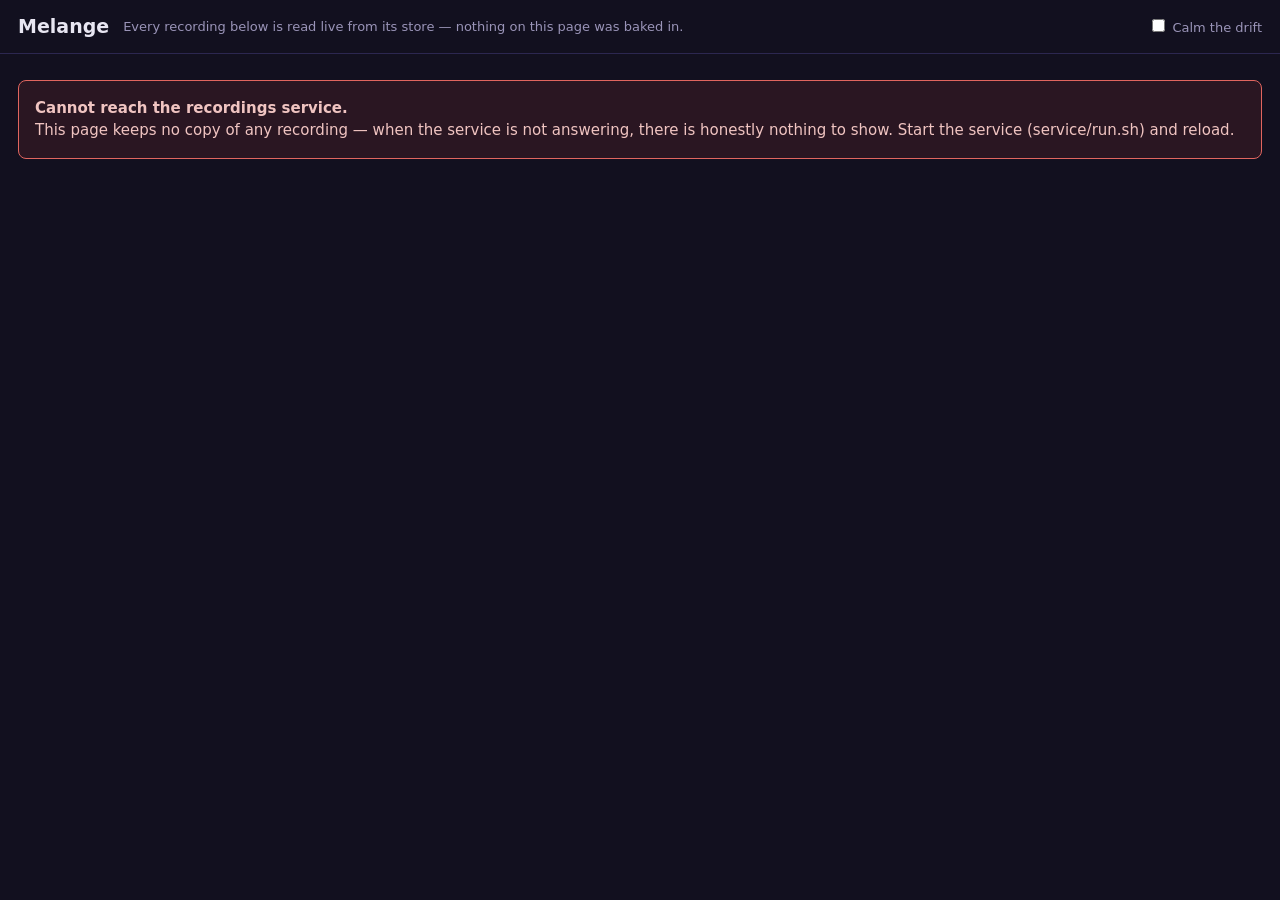
==== service/static/index.html @ 25afc3a4 "Melange unified tree at 3003858: engine, bridge, service, sandbox, tests, docs" ====
<!DOCTYPE html>
<html lang="en">
<head>
<meta charset="utf-8">
<title>Melange — recordings, live from the store</title>
<style>
  :root { --bg:#12101f; --panel:#1b1830; --ink:#e8e6f2; --dim:#9a94b8;
          --spice:#ffb347; --acc:#57c7b8; --bad:#e0655f; --line:#2c2750; }
  * { box-sizing:border-box; }
  body { margin:0; background:var(--bg); color:var(--ink);
         font:15px/1.5 "Segoe UI", system-ui, sans-serif; }
  header { display:flex; align-items:center; gap:14px; padding:12px 18px;
           border-bottom:1px solid var(--line); }
  header h1 { font-size:19px; margin:0; font-weight:600; }
  header .sub { color:var(--dim); font-size:13px; }
  .calm { margin-left:auto; color:var(--dim); font-size:13px; cursor:pointer; user-select:none; }
  .calm input { accent-color:var(--spice); }
  #unreachable { margin:26px 18px; padding:16px; border:1px solid var(--bad);
                 border-radius:8px; color:#f0c4c1; background:#2a1622; }
  #volume-wrap { padding:10px 18px 4px; border-bottom:1px solid var(--line); }
  #vol-canvas { width:100%; height:190px; display:block; }
  #vol-pov { color:var(--dim); font-size:13px; margin-top:2px; }
  .vol-legend { border-top:1px solid #241f3a; margin-top:8px; padding-top:8px;
                font-size:12.5px; color:#c9cede; }
  .vol-legend b { color:var(--spice); font-weight:600; }
  #vol-strands { display:flex; flex-wrap:wrap; gap:6px 18px; padding:8px 0 10px;
                 font-size:12.5px; color:var(--dim); }
  .dotp { display:inline-block; width:9px; height:9px; border-radius:50%; margin-right:6px; }
  nav#tabs { display:flex; gap:8px; padding:12px 18px 0; flex-wrap:wrap; }
  nav#tabs button, #versions button { background:var(--panel); color:var(--ink);
    border:1px solid var(--line); border-radius:16px; padding:5px 13px; cursor:pointer; font-size:13.5px; }
  nav#tabs button.on, #versions button.on { border-color:var(--spice); color:var(--spice); }
  #versions { display:flex; gap:8px; padding:10px 18px 0; flex-wrap:wrap; }
  main { padding:12px 18px 30px; }
  #bar { display:flex; gap:10px; align-items:center; flex-wrap:wrap; margin-bottom:10px; }
  .chip { border:1px solid var(--line); border-radius:12px; padding:2px 10px; font-size:12.5px; color:var(--dim); }
  .chip.seal-ok { color:#0e2a1e; background:#7fd79a; border-color:#7fd79a; font-weight:600; }
  .chip.seal-bad { color:#fff; background:var(--bad); border-color:var(--bad); font-weight:600; }
  #viewer { background:#000; border:1px solid var(--line); border-radius:8px;
            min-height:200px; display:flex; align-items:center; justify-content:center; overflow:auto; }
  #viewer img { max-width:100%; display:block; }
  #viewer pre { margin:0; padding:14px; font:13px/1.45 Consolas, monospace; color:#d7f5d0;
                width:100%; white-space:pre-wrap; }
  #viewer table { border-collapse:collapse; margin:14px; font-size:14px; }
  #viewer td, #viewer th { border:1px solid var(--line); padding:5px 12px; text-align:left; }
  #viewer td.val { text-align:right; font-variant-numeric:tabular-nums; color:var(--spice); }
  #caption { color:var(--dim); font-size:13.5px; margin:8px 2px 0; min-height:20px; }
  #transport { display:flex; gap:8px; align-items:center; margin-top:10px; flex-wrap:wrap; }
  #transport button { background:var(--panel); color:var(--ink); border:1px solid var(--line);
    border-radius:6px; padding:6px 12px; cursor:pointer; font-size:14px; }
  #transport button:disabled { opacity:.45; cursor:default; }
  #scrub { flex:1; min-width:140px; accent-color:var(--spice); }
  #readout { font-variant-numeric:tabular-nums; color:var(--ink); min-width:110px; }
  .panels { display:grid; grid-template-columns:repeat(auto-fit,minmax(260px,1fr)); gap:12px; margin-top:16px; }
  .panel { background:var(--panel); border:1px solid var(--line); border-radius:8px; padding:12px 14px; }
  .panel h3 { margin:0 0 8px; font-size:14px; color:var(--spice); font-weight:600; }
  .panel p, .panel li { font-size:13.5px; color:var(--ink); }
  .panel ul { margin:6px 0; padding-left:18px; }
  .panel input[type=text], .panel input[type=number], .panel select, .panel textarea {
    background:#12101f; color:var(--ink); border:1px solid var(--line); border-radius:5px;
    padding:5px 8px; font-size:13.5px; width:100%; margin:4px 0; }
  .panel button { background:#2c2750; color:var(--ink); border:1px solid var(--line);
    border-radius:6px; padding:6px 12px; cursor:pointer; font-size:13.5px; margin-top:6px; }
  .panel button:disabled { opacity:.45; cursor:default; }
  .refusal, #refusal { color:#f0c4c1; font-size:13.5px; margin-top:8px; white-space:pre-wrap; }
  .ok-note { color:#7fd79a; font-size:13.5px; margin-top:8px; white-space:pre-wrap; }
  .locked-why { color:var(--dim); font-size:12.5px; margin-top:6px; }
</style>
</head>
<body>
<header>
  <h1>Melange</h1>
  <span class="sub">Every recording below is read live from its store — nothing on this page was baked in.</span>
  <label class="calm"><input type="checkbox" id="calm"> Calm the drift</label>
</header>

<div id="unreachable" hidden>
  <b>Cannot reach the recordings service.</b><br>
  This page keeps no copy of any recording — when the service is not
  answering, there is honestly nothing to show. Start the service
  (service/run.sh) and reload.
</div>

<section id="volume-wrap" hidden>
  <canvas id="vol-canvas" width="1100" height="190"></canvas>
  <div id="vol-pov"></div>
  <div class="vol-legend" id="vol-legend"></div>
  <div id="vol-strands"></div>
</section>

<nav id="tabs"></nav>
<div id="versions"></div>

<main id="surface" hidden>
  <div id="bar">
    <span class="chip" id="seal"></span>
    <span class="chip" id="kind-badge"></span>
    <span class="chip" id="fork-badge" hidden></span>
  </div>
  <div id="viewer"></div>
  <div id="caption"></div>
  <div id="transport">
    <button id="btn-first" title="First step">⏮</button>
    <button id="btn-back" title="Step back">‹ Step</button>
    <button id="btn-play">▶ Play</button>
    <button id="btn-fwd" title="Step forward">Step ›</button>
    <input type="range" id="scrub" min="1" value="1">
    <span id="readout">Step – of –</span>
    <select id="speed"><option value="1">1×</option><option value="2">2×</option><option value="4">4×</option></select>
  </div>

  <div class="panels">
    <div class="panel" id="panel-notes">
      <h3>Notes</h3>
      <ul id="notes-list"></ul>
      <textarea id="note-text" rows="2" placeholder="Write a note on this step — it is saved into the recording itself"></textarea>
      <button id="btn-note">Save note at this step</button>
      <div class="locked-why" id="note-lock" hidden></div>
    </div>

    <div class="panel" id="panel-fork">
      <h3>Try it differently from here</h3>
      <input type="text" id="fork-note" placeholder="New instruction at this step">
      <button id="btn-fork">Start a What-if from this step</button>
      <div class="locked-why" id="fork-lock" hidden></div>
      <div id="refusal"></div>
    </div>

    <div class="panel" id="panel-clamp" hidden>
      <h3>Change this step (clamp)</h3>
      <label>Cell <select id="clamp-cell"></select></label>
      <label>New value <input type="number" id="clamp-value"></label>
      <button id="btn-clamp">Make the What-if</button>
      <div class="ok-note" id="clamp-ok"></div>
    </div>

    <div class="panel" id="panel-wf" hidden>
      <h3>Where did this come from?</h3>
      <label>Row <input type="number" id="wf-row" value="0" min="0"></label>
      <label>Column <input type="number" id="wf-col" value="0" min="0"></label>
      <button id="btn-wf">Ask</button>
      <p id="wf-out"></p>
    </div>

    <div class="panel" id="panel-rules">
      <h3>House rules</h3>
      <ul id="rules-list"></ul>
      <p id="rules-none" class="locked-why">No house rules are pinned on this version.</p>
    </div>
  </div>
</main>

<script>
'use strict';
const $ = s => document.querySelector(s);
const esc = s => String(s == null ? '' : s).replace(/[&<>"']/g,
  c => ({'&':'&amp;','<':'&lt;','>':'&gt;','"':'&quot;',"'":'&#39;'}[c]));
const KIND = { 'native': 'Full recording', 'structure': 'Outline recording',
               'screen-only': 'Video-only recording' };
const INPUT_CELLS = ['wages', 'withholding', 'other_income', 'threshold_limit'];

const state = { stores: [], storeId: null, branch: null, detail: null,
                step: 1, playing: false, timer: 0, speed: 1, calm: false,
                meta: [], cache: {} };

// =====================================================================
// The spice mapping — copied verbatim from the player v3 surface.
// One pure function turns what a recording kept (its fidelity) and a
// branch's checking state into how its strand looks: density,
// thickness, glow, grain. Nothing glows that the keeping does not
// support; nothing is steady until it re-executes and holds.
// =====================================================================
const FIDELITY_ORDER = { 'screen-only': 0, 'structure': 1, 'native': 2 };
function visualParams(fidelity, vstate) {
  const base = {
    'native':      { density: 1.00, thickness: 3.4, glow: 1.00, grain: 0.05, alpha: 0.96 },
    'structure':   { density: 0.55, thickness: 2.1, glow: 0.45, grain: 0.35, alpha: 0.78 },
    'screen-only': { density: 0.26, thickness: 1.1, glow: 0.14, grain: 0.85, alpha: 0.55 }
  }[fidelity] || { density: 0.26, thickness: 1.1, glow: 0.14, grain: 0.85, alpha: 0.55 };
  const check = {
    'verified':  { stability: 1.00, flicker: 0.00, alphaMul: 1.00, taper: 1.00 },
    'candidate': { stability: 0.45, flicker: 0.65, alphaMul: 0.80, taper: 0.80 },
    'failed':    { stability: 0.15, flicker: 0.25, alphaMul: 0.35, taper: 0.22 }
  }[vstate || 'verified'];
  return { density: base.density, thickness: base.thickness, glow: base.glow,
           grain: base.grain, alpha: base.alpha * check.alphaMul,
           stability: check.stability, flicker: check.flicker, taper: check.taper,
           order: FIDELITY_ORDER[fidelity] };
}
const STRAND_COLORS = ['#ffb347', '#57c7b8', '#8fa3c4', '#c9a7ff', '#aab4c8', '#e0a458'];

// ---------------- API ----------------
async function api(path, opts) {
  const r = await fetch(path, opts);
  let data = null;
  try { data = await r.json(); } catch (e) { /* frame bytes etc. */ }
  if (!r.ok) { const err = new Error((data && data.error) || ('HTTP ' + r.status));
               err.status = r.status; err.data = data; throw err; }
  return data;
}
const branchURL = (step) => '/api/store/' + encodeURIComponent(state.storeId) +
  '/branch/' + encodeURIComponent(state.branch) + (step || '');

// ---------------- boot ----------------
async function boot() {
  let stores;
  try { stores = await api('/api/stores'); }
  catch (e) { $('#unreachable').hidden = false; return; }
  state.stores = stores;
  $('#volume-wrap').hidden = false;
  renderLegend(); renderTabs();
  if (stores.length) {
    const first = stores[0];
    await selectStore(first.id, first.branches[0] && first.branches[0].name);
  }
}

function renderLegend() {
  $('#vol-legend').innerHTML =
    '<b>How to read the volume.</b> ' +
    'Thick and bright = the recording kept everything, and the other way was re-run and checked. ' +
    'Thin and grainy = only pictures of the screen were kept, so the strand is faint and speckled. ' +
    'Middle weight, steady blue-grey = the recording kept the parts of the screen, not the words. ' +
    'Shimmering = an idea that has not been re-run yet. ' +
    'Faded and thinning away = it was re-run and did not hold. ' +
    'The bright line that never flickers is the Golden Path — the work as it actually happened. ' +
    'Along the bottom is the shelf: other ways that were kept but not followed, drifting slowly. ' +
    'Nothing here glows brighter than what was kept and checked.';
}

function renderTabs() {
  $('#tabs').innerHTML = state.stores.map(s =>
    '<button data-store="' + esc(s.id) + '"' +
    (s.id === state.storeId ? ' class="on"' : '') + '>' + esc(s.label) + '</button>').join('');
  for (const b of $('#tabs').querySelectorAll('button'))
    b.onclick = () => { const st = state.stores.find(x => x.id === b.dataset.store);
                        selectStore(st.id, st.branches[0] && st.branches[0].name); };
}

function renderVersions() {
  const st = state.stores.find(x => x.id === state.storeId);
  $('#versions').innerHTML = st.branches.map(b =>
    '<button data-branch="' + esc(b.name) + '"' +
    (b.name === state.branch ? ' class="on"' : '') + '>' +
    esc(b.fork ? 'What-if · ' + b.name : 'Original · ' + b.name) + '</button>').join('');
  for (const b of $('#versions').querySelectorAll('button'))
    b.onclick = () => selectBranch(b.dataset.branch);
}

async function selectStore(id, branch) {
  state.storeId = id; stopPlay();
  renderTabs();
  if (branch) await selectBranch(branch); else renderVersions();
}

async function selectBranch(name) {
  state.branch = name; state.cache = {}; state.meta = []; stopPlay();
  renderVersions();
  let detail;
  try { detail = await api(branchURL()); }
  catch (e) { $('#caption').textContent = 'Could not open this version: ' + e.message; return; }
  state.detail = detail;
  $('#surface').hidden = false;
  const seal = $('#seal');
  if (detail.seal) { seal.className = 'chip seal-ok'; seal.textContent = '✓ Recording checked'; }
  else { seal.className = 'chip seal-bad'; seal.textContent = '✗ This recording does not check out'; }
  $('#kind-badge').textContent = KIND[detail.fidelity] || detail.fidelity;
  const fb = $('#fork-badge');
  if (detail.fork) { fb.hidden = false;
    fb.textContent = 'What-if — from ' + detail.fork.parent_branch + ', step ' + detail.fork.split_step; }
  else fb.hidden = true;
  // fidelity locks, in the design's own sentences
  const lock = (panelBtn, lockEl, op) => {
    const why = detail.refusals[op];
    $(panelBtn).disabled = !!why;
    const el = $(lockEl);
    if (why) { el.hidden = false; el.textContent = why; } else el.hidden = true;
  };
  lock('#btn-note', '#note-lock', 'annotate');
  lock('#btn-fork', '#fork-lock', 'fork');
  $('#panel-clamp').hidden = detail.kind !== 'workbook';
  $('#panel-wf').hidden = !(detail.caps.includes('provenance') && detail.kind === 'session');
  const scrub = $('#scrub');
  scrub.max = detail.steps; scrub.value = 1;
  renderNotes(); renderRules();
  if (detail.kind === 'video') {
    state.meta = await Promise.all(Array.from({length: detail.steps}, (_, i) =>
      api(branchURL('/step/' + (i + 1) + '?meta=1')).catch(() => ({ts: i}))));
    state.stepIndex = {};
    state.meta.forEach((m, i) => { if (m && m.event_id) state.stepIndex[m.event_id] = i + 1; });
    renderNotes();
  }
  if (detail.kind === 'workbook') {
    const last = await api(branchURL('/step/' + detail.steps));
    const cells = INPUT_CELLS.filter(c => last.values && c in last.values);
    $('#clamp-cell').innerHTML = cells.map(c => '<option>' + esc(c) + '</option>').join('');
  }
  drawVolume();
  await gotoStep(1);
}

function renderNotes() {
  const notes = state.detail.notes || [];
  $('#notes-list').innerHTML = notes.length
    ? notes.map(n => '<li>Step ' + esc(stepOfEvent(n.at_event)) + ' — ' + esc(n.text) + '</li>').join('')
    : '<li class="locked-why">No notes yet on this version.</li>';
}
function stepOfEvent(eventId) {
  // notes carry the event id they were pinned to; the surface shows the
  // step when it can resolve it from the fetched step list, else the id.
  const hit = (state.stepIndex || {})[eventId];
  return hit ? hit : ('event ' + eventId);
}
function renderRules() {
  const rules = state.detail.house_rules || [];
  $('#rules-none').hidden = rules.length > 0;
  $('#rules-list').innerHTML = rules.map(r =>
    '<li><b>' + esc(r.target) + '</b> must stay ' + esc(r.pinned) +
    ' — currently ' + esc(r.current === null ? 'not computable here' : r.current) +
    ' → <b>' + esc(r.status) + '</b></li>').join('');
}

// ---------------- steps & transport ----------------
async function gotoStep(n) {
  const d = state.detail; if (!d) return;
  n = Math.max(1, Math.min(d.steps, n));
  state.step = n;
  $('#scrub').value = n;
  $('#readout').textContent = 'Step ' + n + ' of ' + d.steps;
  const viewer = $('#viewer');
  if (d.kind === 'video') {
    viewer.innerHTML = '';
    const img = new Image();
    img.alt = 'Step ' + n + ' of ' + d.steps;
    img.src = branchURL('/step/' + n);
    viewer.appendChild(img);
    const ts = state.meta[n - 1] && state.meta[n - 1].ts;
    $('#caption').textContent = ts != null ? 'Kept picture, ' + ts.toFixed(1) + 's into the recording' : '';
  } else {
    let payload = state.cache[n];
    if (!payload) { payload = await api(branchURL('/step/' + n)); state.cache[n] = payload; }
    if (!state.stepIndex) state.stepIndex = {};
    state.stepIndex[payload.event_id] = n;
    if (d.kind === 'workbook') {
      const vals = payload.values || {};
      viewer.innerHTML = '<table>' + Object.keys(vals).sort().map(k =>
        '<tr><td>' + esc(k) + '</td><td class="val">' +
        esc(vals[k] === null ? '—' : vals[k]) + '</td></tr>').join('') + '</table>';
      $('#caption').textContent = payload.label || '';
    } else if (d.kind === 'session') {
      viewer.innerHTML = '';
      const pre = document.createElement('pre');
      pre.textContent = payload.screen || '';
      viewer.appendChild(pre);
      $('#caption').textContent = 'Step ' + n + ' — a ' + (payload.event_kind || 'step') + ' step';
    } else {
      viewer.innerHTML = '';
      const pre = document.createElement('pre');
      pre.textContent = JSON.stringify(payload.parts || payload, null, 1);
      viewer.appendChild(pre);
      $('#caption').textContent = 'Step ' + n + ' — the parts of the screen at this step';
    }
  }
  drawVolume();
}

function dwell() {
  const d = state.detail;
  if (d.kind === 'video') {
    const a = state.meta[state.step - 1], b = state.meta[state.step];
    const dt = a && b && b.ts != null && a.ts != null ? (b.ts - a.ts) : 0.9;
    return Math.min(3, Math.max(0.25, dt)) * 1000 / state.speed;
  }
  return 900 / state.speed;
}
function tick() {
  if (!state.playing) return;
  if (state.step >= state.detail.steps) { stopPlay(); return; }
  state.timer = setTimeout(async () => { await gotoStep(state.step + 1); tick(); }, dwell());
}
function stopPlay() {
  state.playing = false; clearTimeout(state.timer);
  const b = $('#btn-play'); if (b) b.textContent = '▶ Play';
}
$('#btn-play').onclick = () => {
  if (state.playing) { stopPlay(); return; }
  if (state.step >= state.detail.steps) gotoStep(1);
  state.playing = true; $('#btn-play').textContent = '⏸ Pause'; tick();
};
$('#btn-first').onclick = () => { stopPlay(); gotoStep(1); };
$('#btn-back').onclick = () => { stopPlay(); gotoStep(state.step - 1); };
$('#btn-fwd').onclick = () => { stopPlay(); gotoStep(state.step + 1); };
$('#scrub').oninput = e => { stopPlay(); gotoStep(+e.target.value); };
$('#speed').onchange = e => { state.speed = +e.target.value; };
document.addEventListener('keydown', e => {
  if (e.target.matches('input, textarea, select')) return;
  if (e.code === 'Space') { e.preventDefault(); $('#btn-play').click(); }
  if (e.code === 'ArrowRight') $('#btn-fwd').click();
  if (e.code === 'ArrowLeft') $('#btn-back').click();
});

// ---------------- notes / fork / clamp / where-from ----------------
$('#btn-note').onclick = async () => {
  const text = $('#note-text').value.trim(); if (!text) return;
  try {
    const r = await api(branchURL('/note'), { method: 'POST',
      headers: {'Content-Type': 'application/json'},
      body: JSON.stringify({step: state.step, text}) });
    state.detail.notes = r.notes; $('#note-text').value = ''; renderNotes();
  } catch (e) { $('#note-lock').hidden = false; $('#note-lock').textContent = e.message; }
};

$('#btn-fork').onclick = async () => {
  const out = $('#refusal'); out.textContent = '';
  try {
    const r = await api(branchURL('/fork'), { method: 'POST',
      headers: {'Content-Type': 'application/json'},
      body: JSON.stringify({step: state.step, note: $('#fork-note').value}) });
    await refreshStores(r.branch);
  } catch (e) { out.textContent = e.message; }
};

$('#btn-clamp').onclick = async () => {
  const out = $('#refusal'); out.textContent = '';
  $('#clamp-ok').textContent = '';
  const cell = $('#clamp-cell').value;
  const value = parseFloat($('#clamp-value').value);
  if (isNaN(value)) { out.textContent = 'Give the cell a number first.'; return; }
  try {
    const r = await api(branchURL('/fork'), { method: 'POST',
      headers: {'Content-Type': 'application/json'},
      body: JSON.stringify({clamp: {cell, value}}) });
    $('#clamp-ok').textContent = 'What-if made: ' + r.branch +
      ' — tax ' + r.values.tax + ', refund ' + r.values.refund +
      '. It is a real version in the store now.';
    await refreshStores(r.branch);
  } catch (e) { out.textContent = (e.data && e.data.reason) || e.message; }
};

async function refreshStores(selectBranchName) {
  const keepStore = state.storeId;
  state.stores = await api('/api/stores');
  renderTabs();
  await selectStore(keepStore, selectBranchName ||
    state.stores.find(s => s.id === keepStore).branches[0].name);
}

$('#btn-wf').onclick = async () => {
  try {
    const r = await api(branchURL('/wherefrom/' + state.step) +
      '?row=' + (+$('#wf-row').value || 0) + '&col=' + (+$('#wf-col').value || 0));
    $('#wf-out').textContent = r.sentence || JSON.stringify(r);
  } catch (e) { $('#wf-out').textContent = e.message; }
};

// ---------------- the volume ----------------
const vol = { raf: 0, running: false, seeds: {} };
function mulberry(seed) { return function () { seed |= 0; seed = seed + 0x6D2B79F5 | 0; let t = Math.imul(seed ^ seed >>> 15, 1 | seed); t = t + Math.imul(t ^ t >>> 7, 61 | t) ^ t; return ((t ^ t >>> 14) >>> 0) / 4294967296; }; }
function strands() {
  // built only from what the service reported: one strand per branch
  const out = [];
  state.stores.forEach((s, si) => s.branches.forEach((b, bi) => out.push({
    key: s.id + '/' + b.name, store: s, branch: b,
    color: STRAND_COLORS[(si + bi) % STRAND_COLORS.length],
    active: s.id === state.storeId && b.name === state.branch })));
  return out;
}
function drawVolume() {
  const cv = $('#vol-canvas'); if (!cv) return;
  const ctx = cv.getContext && cv.getContext('2d');
  const list = strands();
  $('#vol-strands').innerHTML = list.map(s => {
    const p = visualParams(s.branch.fidelity, 'verified');
    return '<span><span class="dotp" style="background:' + s.color + ';opacity:' + p.alpha +
      ';box-shadow:0 0 ' + Math.round(p.glow * 10) + 'px ' + s.color + '"></span><b>' +
      esc(s.store.label) + ' · ' + esc(s.branch.name) + '</b> · ' + (KIND[s.branch.fidelity] || '') +
      ' · ' + s.branch.steps + ' steps · ' +
      (s.branch.seal ? 'Recording checked ✓' : 'does not check out') + '</span>';
  }).join('');
  const povNames = { video: 'the kept pictures', workbook: 'the workbook', session: 'the work session' };
  if (state.detail) $('#vol-pov').textContent = 'Your eye is on ' + state.detail.branch +
    (povNames[state.detail.kind] ? ' (' + povNames[state.detail.kind] + ')' : '') +
    ', step ' + state.step + ' of ' + state.detail.steps + '. Scrubbing moves your eye through the volume.';
  if (!ctx) return;
  const W = cv.width, H = cv.height;
  ctx.clearRect(0, 0, W, H);
  ctx.fillStyle = '#141126'; ctx.fillRect(0, 0, W, H);
  const rows = list.filter(s => !s.branch.fork || s.active);
  const shelf = list.filter(s => s.branch.fork && !s.active);
  const x0 = 0.06 * W, x1 = 0.94 * W;
  const rowY = i => rows.length > 1 ? (0.14 + 0.62 * i / (rows.length - 1)) * H : 0.38 * H;
  const t = performance.now() / 1000;
  rows.forEach((s, i) => {
    const y = rowY(i), p = visualParams(s.branch.fidelity, 'verified');
    const rnd = mulberry(1234 + i * 77);
    ctx.save();
    ctx.globalAlpha = p.alpha * (s.active ? 1 : 0.55);
    ctx.strokeStyle = s.color; ctx.lineWidth = p.thickness;
    ctx.shadowColor = s.color; ctx.shadowBlur = p.glow * 12;
    ctx.beginPath(); ctx.moveTo(x0, y); ctx.lineTo(x1, y); ctx.stroke();
    ctx.shadowBlur = 0;
    const count = Math.round(160 * p.density);
    for (let k = 0; k < count; k++) {
      const fx = rnd(), fy = (rnd() - 0.5) * (6 + 26 * p.grain);
      const drift = s.active ? Math.sin(t * 0.6 + k) * 1.5 * p.stability : Math.sin(t * 0.2 + k * 1.7) * 1.1;
      ctx.globalAlpha = p.alpha * (0.25 + 0.55 * rnd());
      ctx.fillStyle = s.color;
      ctx.fillRect(x0 + fx * (x1 - x0), y + fy + drift, p.grain > 0.5 ? 1.6 : 2.2, 2.2);
    }
    ctx.restore();
    if (s.active && state.detail) {
      const fx = state.detail.steps > 1 ? (state.step - 1) / (state.detail.steps - 1) : 0;
      const px = x0 + fx * (x1 - x0);
      ctx.save();
      const grad = ctx.createLinearGradient(px - 26, 0, px + 26, 0);
      grad.addColorStop(0, 'rgba(255,179,71,0)'); grad.addColorStop(0.5, 'rgba(255,179,71,0.20)');
      grad.addColorStop(1, 'rgba(255,179,71,0)');
      ctx.fillStyle = grad; ctx.fillRect(px - 26, 0, 52, H * 0.86);
      ctx.fillStyle = '#fff'; ctx.beginPath(); ctx.arc(px, y, 4.2, 0, 7); ctx.fill();
      ctx.restore();
    }
  });
  // the shelf: kept What-ifs that are not being followed, dim, drifting
  const sy = 0.925 * H;
  ctx.save(); ctx.fillStyle = '#9a94b8'; ctx.font = '11px sans-serif';
  ctx.fillText('the shelf', x0, sy - 12);
  shelf.forEach((s, i) => {
    const p = visualParams(s.branch.fidelity, 'verified');
    const yy = sy + Math.sin(t * 0.25 + i * 2.1) * 2;
    ctx.globalAlpha = 0.34 * p.alpha; ctx.strokeStyle = s.color; ctx.lineWidth = 1.2;
    ctx.beginPath(); ctx.moveTo(x0 + i * 8, yy); ctx.lineTo(x1 - i * 8, yy); ctx.stroke();
  });
  ctx.restore();
}
function loopVolume() {
  if (state.calm || document.hidden) { vol.raf = 0; return; }
  drawVolume();
  vol.raf = requestAnimationFrame(loopVolume);
}
function startVolume() { if (!vol.raf && !state.calm && !document.hidden) vol.raf = requestAnimationFrame(loopVolume); }
$('#calm').onchange = e => {
  state.calm = e.target.checked;
  if (state.calm) { if (vol.raf) cancelAnimationFrame(vol.raf); vol.raf = 0; drawVolume(); }
  else startVolume();
};
document.addEventListener('visibilitychange', () => {
  if (document.hidden) { if (vol.raf) cancelAnimationFrame(vol.raf); vol.raf = 0; }
  else startVolume();
});

boot().then(() => startVolume());
</script>
</body>
</html>
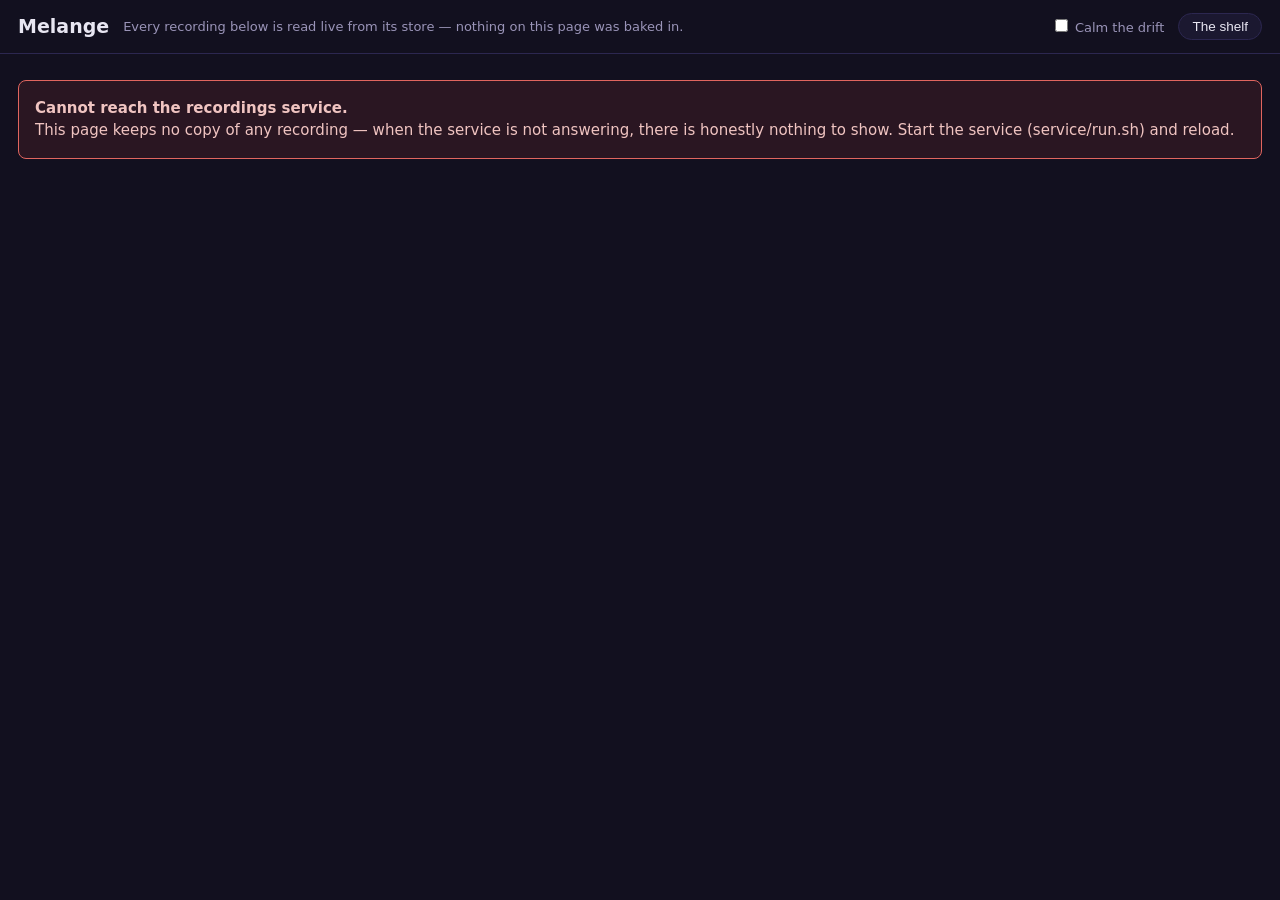
==== commit 9a796d3a: "Melange finished build: M4 explain surface, M5 fork resumption, M8 cutoff, M10 generic ingest, M11 s" ====
--- a/service/static/index.html
+++ b/service/static/index.html
@@ -65,6 +65,26 @@
   .refusal, #refusal { color:#f0c4c1; font-size:13.5px; margin-top:8px; white-space:pre-wrap; }
   .ok-note { color:#7fd79a; font-size:13.5px; margin-top:8px; white-space:pre-wrap; }
   .locked-why { color:var(--dim); font-size:12.5px; margin-top:6px; }
+  header button { background:var(--panel); color:var(--ink); border:1px solid var(--line);
+    border-radius:16px; padding:5px 13px; cursor:pointer; font-size:13.5px; }
+  #shelf-view { padding:14px 18px 4px; border-bottom:1px solid var(--line); }
+  #shelf-view h2 { margin:0 0 2px; font-size:17px; font-weight:600; }
+  #shelf-view .lede { color:var(--dim); font-size:13.5px; margin:0 0 12px; }
+  .shelf-card { background:var(--panel); border:1px solid var(--line); border-radius:8px;
+    padding:12px 14px; margin-bottom:12px; }
+  .shelf-card h3 { margin:0 0 2px; font-size:15px; color:var(--ink); font-weight:600; }
+  .shelf-card .meta { color:var(--dim); font-size:12.5px; margin-bottom:4px; }
+  .shelf-row { display:flex; gap:10px; align-items:center; flex-wrap:wrap;
+    padding:7px 0; border-top:1px solid #241f3a; font-size:13.5px; }
+  .shelf-row .grow { flex:1; min-width:220px; }
+  .shelf-row button { background:#2c2750; color:var(--ink); border:1px solid var(--line);
+    border-radius:6px; padding:5px 12px; cursor:pointer; font-size:13px; }
+  .kept-name { color:var(--spice); font-weight:600; }
+  .prov { color:var(--dim); font-size:12.5px; display:block; }
+  #panel-map { grid-column:1 / -1; }
+  #map-box svg { width:100%; height:auto; display:block; }
+  #map-box .lane-label { fill:var(--dim); font-size:11px; }
+  audio.narr { width:100%; margin-top:8px; }
 </style>
 </head>
 <body>
@@ -72,7 +92,17 @@
   <h1>Melange</h1>
   <span class="sub">Every recording below is read live from its store — nothing on this page was baked in.</span>
   <label class="calm"><input type="checkbox" id="calm"> Calm the drift</label>
+  <button id="btn-shelf">The shelf</button>
 </header>
+
+<section id="shelf-view" hidden>
+  <h2>The shelf</h2>
+  <p class="lede">Every recording lives here. A What-if that was worth
+  keeping gets a name and a place on the shelf, next to its Original —
+  how it was made stays written on it. Nothing here was baked in: the
+  shelf is read from the stores when you look at it.</p>
+  <div id="shelf-cards"></div>
+</section>
 
 <div id="unreachable" hidden>
   <b>Cannot reach the recordings service.</b><br>
@@ -127,11 +157,28 @@
     </div>
 
     <div class="panel" id="panel-clamp" hidden>
-      <h3>Change this step (clamp)</h3>
+      <h3>Change this step</h3>
+      <p>Like fixing a cell in a spreadsheet. The steps after it redo themselves. The original never changes.</p>
       <label>Cell <select id="clamp-cell"></select></label>
       <label>New value <input type="number" id="clamp-value"></label>
       <button id="btn-clamp">Make the What-if</button>
+      <div class="locked-why" id="clamp-lock" hidden></div>
       <div class="ok-note" id="clamp-ok"></div>
+    </div>
+
+    <div class="panel" id="panel-explain" hidden>
+      <h3>What went wrong?</h3>
+      <p>Pick a figure and the value it should have been. The recording
+      works backward to every single recorded input that, changed on
+      its own, would have made it come out that way. Each answer is
+      re-run and checked before it is shown, and each is kept as its
+      own What-if. Nothing is chosen for you.</p>
+      <label>Figure <select id="explain-target"></select></label>
+      <label>It should have been <input type="number" id="explain-desired"></label>
+      <button id="btn-explain">Work backward</button>
+      <div class="locked-why" id="explain-lock" hidden></div>
+      <ul id="explain-list"></ul>
+      <div class="ok-note" id="explain-none"></div>
     </div>
 
     <div class="panel" id="panel-wf" hidden>
@@ -146,6 +193,38 @@
       <h3>House rules</h3>
       <ul id="rules-list"></ul>
       <p id="rules-none" class="locked-why">No house rules are pinned on this version.</p>
+    </div>
+
+    <div class="panel" id="panel-shelf">
+      <h3>On the shelf</h3>
+      <p id="shelf-status"></p>
+      <div id="shelf-keep" hidden>
+        <input type="text" id="shelf-name" placeholder="Name for this What-if on the shelf">
+        <button id="btn-promote">Keep this What-if on the shelf</button>
+      </div>
+      <button id="btn-demote" hidden>Take this What-if off the shelf</button>
+      <div class="locked-why" id="shelf-note"></div>
+    </div>
+
+    <div class="panel" id="panel-hear">
+      <h3>Hear this version</h3>
+      <p>The story of this version, in words: what was changed, what
+      redid itself, and what it came out as. Where this machine has a
+      voice, the story is spoken and the recording keeps the sound.</p>
+      <button id="btn-narrate">Tell the story of this version</button>
+      <p id="narr-script"></p>
+      <div id="narr-audio"></div>
+      <div class="locked-why" id="narr-note"></div>
+    </div>
+
+    <div class="panel" id="panel-map">
+      <h3>The map of this recording</h3>
+      <p class="locked-why">One lane per version, one mark per step, laid
+      out on the steps they share. A gold diamond is a house rule being
+      pinned at that step; a pale ring is where another version split
+      off; a small dot under a step is a note pinned to it. Click any
+      step to go to it.</p>
+      <div id="map-box"></div>
     </div>
   </div>
 </main>
@@ -209,6 +288,7 @@
   state.stores = stores;
   $('#volume-wrap').hidden = false;
   renderLegend(); renderTabs();
+  await renderShelf();
   if (stores.length) {
     const first = stores[0];
     await selectStore(first.id, first.branches[0] && first.branches[0].name);
@@ -278,11 +358,35 @@
   };
   lock('#btn-note', '#note-lock', 'annotate');
   lock('#btn-fork', '#fork-lock', 'fork');
-  $('#panel-clamp').hidden = detail.kind !== 'workbook';
+  const comp = detail.computation;
+  $('#panel-clamp').hidden = !(detail.kind === 'workbook' ||
+    (detail.kind === 'session' && comp));
+  if (detail.kind === 'session' && comp) {
+    $('#clamp-cell').innerHTML = Object.keys(comp.inputs).map(p =>
+      '<option>' + esc(p) + '</option>').join('');
+    lock('#btn-clamp', '#clamp-lock', 'clamp');
+  }
+  $('#panel-explain').hidden = detail.kind !== 'session';
+  if (detail.kind === 'session') {
+    const exLock = $('#explain-lock');
+    if (comp) {
+      $('#explain-target').innerHTML = Object.keys(comp.figures).map(p =>
+        '<option>' + esc(p) + '</option>').join('');
+      lock('#btn-explain', '#explain-lock', 'clamp');
+    } else {
+      $('#btn-explain').disabled = true;
+      exLock.hidden = false;
+      exLock.textContent = 'This recording carries no recorded computation to work backward from.';
+    }
+    $('#explain-list').innerHTML = '';
+    $('#explain-none').textContent = '';
+  }
   $('#panel-wf').hidden = !(detail.caps.includes('provenance') && detail.kind === 'session');
   const scrub = $('#scrub');
   scrub.max = detail.steps; scrub.value = 1;
   renderNotes(); renderRules();
+  renderShelfPanel(); renderNarration();
+  state.mapData = null; renderMap();
   if (detail.kind === 'video') {
     state.meta = await Promise.all(Array.from({length: detail.steps}, (_, i) =>
       api(branchURL('/step/' + (i + 1) + '?meta=1')).catch(() => ({ts: i}))));
@@ -311,6 +415,195 @@
   const hit = (state.stepIndex || {})[eventId];
   return hit ? hit : ('event ' + eventId);
 }
+// ---------------- the shelf (M11) ----------------
+function provText(p) {
+  if (!p) return '';
+  if (p.via === 'clamp' && p.detail && p.detail.clamped) {
+    const what = Object.entries(p.detail.clamped)
+      .map(([t, v]) => t.split('/').pop() + ' set to ' + v).join(', ');
+    return 'Made by changing a step of ' + p.parent_branch + ' (' + what + ').';
+  }
+  if (p.via === 'explain' && p.detail && p.detail.explained) {
+    return 'One answer to "what went wrong?" on ' + p.parent_branch +
+      ': ' + p.detail.explained.target + ' should have been ' +
+      p.detail.explained.desired + '. Re-run and checked.';
+  }
+  return 'Made from ' + p.parent_branch +
+    (p.instruction ? ': "' + p.instruction + '"' : '.');
+}
+
+async function renderShelf() {
+  let shelf;
+  try { shelf = await api('/api/shelf'); } catch (e) { return; }
+  state.shelf = shelf;
+  $('#shelf-view').hidden = false;
+  $('#shelf-cards').innerHTML = shelf.map(card => {
+    const keptCount = card.branches.filter(b => b.kept && b.kept.kept).length;
+    const rows = card.branches.map(b => {
+      const title = b.kept && b.kept.kept
+        ? '<span class="kept-name">' + esc(b.kept.name) + '</span> <span class="prov">kept What-if · ' + esc(b.name) + '</span>'
+        : '<b>' + esc(b.fork ? 'What-if · ' + b.name : 'Original · ' + b.name) + '</b>';
+      const facts = (KIND[b.fidelity] || b.fidelity) + ' · ' + b.steps + ' steps' +
+        (b.fork ? ' · from ' + esc(b.fork.parent_branch) + ', step ' + b.fork.split_step : '') +
+        (b.pin_status ? ' · Golden Path: ' + esc(b.pin_status) : '') +
+        (b.narration ? ' · has a spoken story' : '');
+      return '<div class="shelf-row">' +
+        '<span class="chip ' + (b.seal ? 'seal-ok' : 'seal-bad') + '">' +
+          (b.seal ? '✓ Recording checked' : '✗ does not check out') + '</span>' +
+        '<span class="grow">' + title +
+          '<span class="prov">' + facts + '</span>' +
+          (b.provenance ? '<span class="prov">' + esc(provText(b.provenance)) + '</span>' : '') +
+        '</span>' +
+        '<button data-store="' + esc(card.id) + '" data-branch="' + esc(b.name) + '">Open</button>' +
+        '</div>';
+    }).join('');
+    return '<div class="shelf-card"><h3>' + esc(card.label) + '</h3>' +
+      '<div class="meta">' + card.branch_count + ' version' +
+      (card.branch_count === 1 ? '' : 's') + ' · ' + keptCount +
+      ' kept on the shelf</div>' + rows + '</div>';
+  }).join('');
+  for (const btn of $('#shelf-cards').querySelectorAll('button[data-branch]'))
+    btn.onclick = async () => {
+      await selectStore(btn.dataset.store, btn.dataset.branch);
+      $('#surface').scrollIntoView({ behavior: 'smooth' });
+    };
+}
+$('#btn-shelf').onclick = async () => {
+  await renderShelf();
+  $('#shelf-view').scrollIntoView({ behavior: 'smooth' });
+};
+
+function renderShelfPanel() {
+  const d = state.detail; if (!d) return;
+  const status = $('#shelf-status'), keep = $('#shelf-keep'),
+        dem = $('#btn-demote'), note = $('#shelf-note');
+  note.textContent = d.provenance ? provText(d.provenance) : '';
+  if (!d.fork) {
+    status.textContent = 'This is the Original — the recording itself. It is always on the shelf.';
+    keep.hidden = true; dem.hidden = true;
+    return;
+  }
+  if (d.kept && d.kept.kept) {
+    status.innerHTML = 'Kept on the shelf as <span class="kept-name">' +
+      esc(d.kept.name) + '</span>, next to its Original.';
+    keep.hidden = true; dem.hidden = false;
+  } else {
+    status.textContent = 'This What-if is not on the shelf. Keeping it gives it a name and a place on the shelf, with how it was made written on it. The Original never changes.';
+    keep.hidden = false; dem.hidden = true;
+  }
+}
+$('#btn-promote').onclick = async () => {
+  const name = $('#shelf-name').value.trim();
+  if (!name) { $('#shelf-note').textContent = 'Give the What-if a name first.'; return; }
+  try {
+    const r = await api(branchURL('/promote'), { method: 'POST',
+      headers: {'Content-Type': 'application/json'},
+      body: JSON.stringify({name}) });
+    state.detail.kept = r; $('#shelf-name').value = '';
+    renderShelfPanel(); await renderShelf(); drawVolume();
+  } catch (e) { $('#shelf-note').textContent = e.message; }
+};
+$('#btn-demote').onclick = async () => {
+  try {
+    const r = await api(branchURL('/demote'), { method: 'POST',
+      headers: {'Content-Type': 'application/json'}, body: '{}' });
+    state.detail.kept = r;
+    renderShelfPanel(); await renderShelf(); drawVolume();
+  } catch (e) { $('#shelf-note').textContent = e.message; }
+};
+
+// ---------------- narration (M11) ----------------
+function renderNarration() {
+  const n = state.detail && state.detail.narration;
+  const scriptEl = $('#narr-script'), box = $('#narr-audio'), note = $('#narr-note');
+  box.innerHTML = ''; note.textContent = '';
+  scriptEl.textContent = n ? n.script : '';
+  if (n && n.has_audio) {
+    const a = document.createElement('audio');
+    a.controls = true; a.className = 'narr';
+    a.src = branchURL('/narration/audio');
+    box.appendChild(a);
+    note.textContent = 'Voice: ' + n.engine + '. The sound is kept in the recording itself.';
+  } else if (n) {
+    note.textContent = 'This story is words only here — no voice spoke it on this machine.';
+  }
+}
+$('#btn-narrate').onclick = async () => {
+  const note = $('#narr-note'); note.textContent = '';
+  try {
+    const r = await api(branchURL('/narration'), { method: 'POST',
+      headers: {'Content-Type': 'application/json'}, body: '{}' });
+    state.detail.narration = r;
+    renderNarration();
+    if (!r.has_audio) note.textContent = r.audio_note || '';
+    state.mapStale = true;
+  } catch (e) { note.textContent = e.message; }
+};
+
+// ---------------- the spatial map (M11) ----------------
+function colorFor(branch) {
+  const s = strands().find(x => x.store.id === state.storeId &&
+                               x.branch.name === branch);
+  return s ? s.color : '#aab4c8';
+}
+async function renderMap() {
+  const box = $('#map-box'); if (!box || !state.branch) return;
+  if (!state.mapData || state.mapStale) {
+    try {
+      state.mapData = await api('/api/store/' +
+        encodeURIComponent(state.storeId) + '/branch/' +
+        encodeURIComponent(state.branch) + '/map');
+      state.mapStale = false;
+    } catch (e) { box.innerHTML = ''; return; }
+  }
+  const map = state.mapData;
+  const laneH = 40, top = 6, left = 10;
+  const maxSteps = Math.max(1, ...map.lanes.map(l => l.steps.length));
+  const dx = Math.max(15, Math.min(30, 1000 / maxSteps));
+  const W = left * 2 + 20 + maxSteps * dx;
+  const H = top * 2 + map.lanes.length * laneH + 6;
+  let svg = '<svg viewBox="0 0 ' + W + ' ' + H + '" role="img" aria-label="Map of this recording">';
+  for (const lane of map.lanes) {
+    const li = map.lanes.indexOf(lane);
+    const y = top + li * laneH + 24;
+    const col = colorFor(lane.branch);
+    const label = lane.kept && lane.kept.kept ? lane.kept.name
+      : (lane.original ? 'Original · ' + lane.branch : 'What-if · ' + lane.branch);
+    svg += '<text class="lane-label" x="' + left + '" y="' + (y - 11) + '">' +
+      esc(label) + '</text>';
+    svg += '<line x1="' + (left + 16) + '" y1="' + y + '" x2="' +
+      (left + 16 + (maxSteps - 1) * dx) + '" y2="' + y +
+      '" stroke="' + col + '" stroke-width="1.4" opacity="0.45"/>';
+    for (const s of lane.steps) {
+      const x = left + 16 + (s.n - 1) * dx;
+      const cur = lane.branch === state.branch && s.n === state.step;
+      if (s.markers.includes('checkpoint'))
+        svg += '<circle cx="' + x + '" cy="' + y + '" r="8.5" fill="none" stroke="#e8e6f2" stroke-width="1" opacity="0.55"/>';
+      svg += '<circle class="map-step" data-branch="' + esc(lane.branch) +
+        '" data-step="' + s.n + '" cx="' + x + '" cy="' + y + '" r="' +
+        (cur ? 7 : 5) + '" fill="' + col + '"' +
+        (cur ? ' stroke="#fff" stroke-width="2"' : '') +
+        ' style="cursor:pointer"><title>' + esc(lane.branch) +
+        ' — step ' + s.n + ' (' + esc(s.kind) + ')</title></circle>';
+      if (s.markers.includes('pin'))
+        svg += '<rect x="' + (x - 3.5) + '" y="' + (y - 16) +
+          '" width="7" height="7" transform="rotate(45 ' + x + ' ' +
+          (y - 12.5) + ')" fill="#ffb347"/>';
+      if (s.markers.includes('note'))
+        svg += '<circle cx="' + x + '" cy="' + (y + 11) + '" r="2.2" fill="#e8e6f2"/>';
+    }
+  }
+  svg += '</svg>';
+  box.innerHTML = svg;
+  for (const c of box.querySelectorAll('.map-step'))
+    c.onclick = () => mapGo(c.dataset.branch, +c.dataset.step);
+}
+async function mapGo(branch, n) {
+  if (branch === state.branch) { stopPlay(); await gotoStep(n); return; }
+  await selectBranch(branch);
+  await gotoStep(n);
+}
+
 function renderRules() {
   const rules = state.detail.house_rules || [];
   $('#rules-none').hidden = rules.length > 0;
@@ -362,6 +655,7 @@
     }
   }
   drawVolume();
+  renderMap();
 }
 
 function dwell() {
@@ -407,6 +701,7 @@
       headers: {'Content-Type': 'application/json'},
       body: JSON.stringify({step: state.step, text}) });
     state.detail.notes = r.notes; $('#note-text').value = ''; renderNotes();
+    state.mapStale = true; renderMap();
   } catch (e) { $('#note-lock').hidden = false; $('#note-lock').textContent = e.message; }
 };
 
@@ -430,17 +725,68 @@
     const r = await api(branchURL('/fork'), { method: 'POST',
       headers: {'Content-Type': 'application/json'},
       body: JSON.stringify({clamp: {cell, value}}) });
-    $('#clamp-ok').textContent = 'What-if made: ' + r.branch +
-      ' — tax ' + r.values.tax + ', refund ' + r.values.refund +
-      '. It is a real version in the store now.';
+    if (r.recomputed) {
+      $('#clamp-ok').textContent = 'What-if made: ' + r.branch +
+        ' — total tax ' + r.values['/totalTax'] + ', refund ' +
+        r.values['/refund'] + '. Steps that redid themselves: ' +
+        r.recomputed.join(', ') + '. Steps left as recorded: ' +
+        r.reused.join(', ') + '.';
+    } else {
+      $('#clamp-ok').textContent = 'What-if made: ' + r.branch +
+        ' — tax ' + r.values.tax + ', refund ' + r.values.refund +
+        '. It is a real version in the store now.';
+    }
     await refreshStores(r.branch);
   } catch (e) { out.textContent = (e.data && e.data.reason) || e.message; }
+};
+
+$('#btn-explain').onclick = async () => {
+  const list = $('#explain-list'); list.innerHTML = '';
+  const none = $('#explain-none'); none.textContent = '';
+  const target = $('#explain-target').value;
+  const desired = parseFloat($('#explain-desired').value);
+  if (isNaN(desired)) { none.textContent = 'Give the figure the value it should have been first.'; return; }
+  try {
+    const r = await api(branchURL('/explain'), { method: 'POST',
+      headers: {'Content-Type': 'application/json'},
+      body: JSON.stringify({target, desired}) });
+    if (!r.candidates.length) {
+      none.textContent = 'No single recorded input, changed on its own, makes ' +
+        target + ' come out ' + desired + '. Nothing was made up. The answer ' +
+        'may need two changes at once, which this recording cannot test on its own.';
+      return;
+    }
+    for (const c of r.candidates) {
+      const li = document.createElement('li');
+      if (c.accepted) {
+        li.innerHTML = 'If <b>' + esc(c.input) + '</b> had been <b>' + esc(c.to) +
+          '</b> instead of ' + esc(c.from) + ': ' + esc(r.target) + ' comes out ' +
+          esc(c.figures[r.target]) + '. Re-run and checked ✓ — kept as a What-if.';
+        const b = document.createElement('button');
+        b.textContent = 'Look at this What-if';
+        b.onclick = () => refreshStores(c.branch);
+        li.appendChild(document.createElement('br'));
+        li.appendChild(b);
+      } else {
+        li.innerHTML = 'If <b>' + esc(c.input) + '</b> had been <b>' + esc(c.to) +
+          '</b>: blocked by a house rule (Golden Path) — ' + esc(c.reason) +
+          ' Nothing was made.';
+      }
+      list.appendChild(li);
+    }
+    // Light refresh only: a full selectBranch would wipe the answers
+    // just rendered. The versions row learns the new What-ifs; the
+    // surface stays exactly where the user is.
+    state.stores = await api('/api/stores');
+    renderTabs(); renderVersions();
+  } catch (e) { none.textContent = (e.data && e.data.error) || e.message; }
 };
 
 async function refreshStores(selectBranchName) {
   const keepStore = state.storeId;
   state.stores = await api('/api/stores');
   renderTabs();
+  await renderShelf();
   await selectStore(keepStore, selectBranchName ||
     state.stores.find(s => s.id === keepStore).branches[0].name);
 }
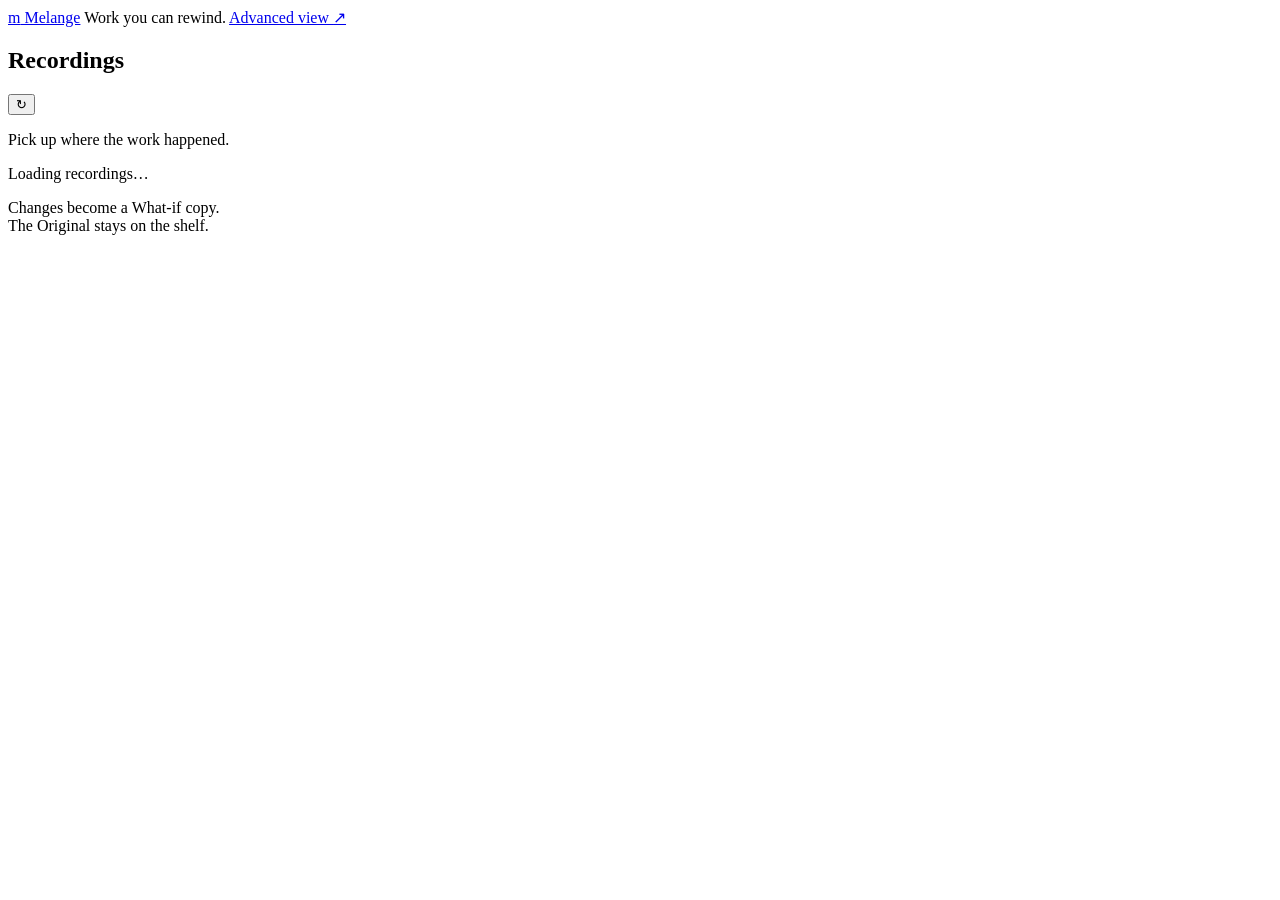
==== commit 71d78af4: "Make the default Melange player simple and directly usable" ====
--- a/service/static/index.html
+++ b/service/static/index.html
@@ -1,900 +1,62 @@
-<!DOCTYPE html>
+<!doctype html>
 <html lang="en">
 <head>
-<meta charset="utf-8">
-<title>Melange — recordings, live from the store</title>
-<style>
-  :root { --bg:#12101f; --panel:#1b1830; --ink:#e8e6f2; --dim:#9a94b8;
-          --spice:#ffb347; --acc:#57c7b8; --bad:#e0655f; --line:#2c2750; }
-  * { box-sizing:border-box; }
-  body { margin:0; background:var(--bg); color:var(--ink);
-         font:15px/1.5 "Segoe UI", system-ui, sans-serif; }
-  header { display:flex; align-items:center; gap:14px; padding:12px 18px;
-           border-bottom:1px solid var(--line); }
-  header h1 { font-size:19px; margin:0; font-weight:600; }
-  header .sub { color:var(--dim); font-size:13px; }
-  .calm { margin-left:auto; color:var(--dim); font-size:13px; cursor:pointer; user-select:none; }
-  .calm input { accent-color:var(--spice); }
-  #unreachable { margin:26px 18px; padding:16px; border:1px solid var(--bad);
-                 border-radius:8px; color:#f0c4c1; background:#2a1622; }
-  #volume-wrap { padding:10px 18px 4px; border-bottom:1px solid var(--line); }
-  #vol-canvas { width:100%; height:190px; display:block; }
-  #vol-pov { color:var(--dim); font-size:13px; margin-top:2px; }
-  .vol-legend { border-top:1px solid #241f3a; margin-top:8px; padding-top:8px;
-                font-size:12.5px; color:#c9cede; }
-  .vol-legend b { color:var(--spice); font-weight:600; }
-  #vol-strands { display:flex; flex-wrap:wrap; gap:6px 18px; padding:8px 0 10px;
-                 font-size:12.5px; color:var(--dim); }
-  .dotp { display:inline-block; width:9px; height:9px; border-radius:50%; margin-right:6px; }
-  nav#tabs { display:flex; gap:8px; padding:12px 18px 0; flex-wrap:wrap; }
-  nav#tabs button, #versions button { background:var(--panel); color:var(--ink);
-    border:1px solid var(--line); border-radius:16px; padding:5px 13px; cursor:pointer; font-size:13.5px; }
-  nav#tabs button.on, #versions button.on { border-color:var(--spice); color:var(--spice); }
-  #versions { display:flex; gap:8px; padding:10px 18px 0; flex-wrap:wrap; }
-  main { padding:12px 18px 30px; }
-  #bar { display:flex; gap:10px; align-items:center; flex-wrap:wrap; margin-bottom:10px; }
-  .chip { border:1px solid var(--line); border-radius:12px; padding:2px 10px; font-size:12.5px; color:var(--dim); }
-  .chip.seal-ok { color:#0e2a1e; background:#7fd79a; border-color:#7fd79a; font-weight:600; }
-  .chip.seal-bad { color:#fff; background:var(--bad); border-color:var(--bad); font-weight:600; }
-  #viewer { background:#000; border:1px solid var(--line); border-radius:8px;
-            min-height:200px; display:flex; align-items:center; justify-content:center; overflow:auto; }
-  #viewer img { max-width:100%; display:block; }
-  #viewer pre { margin:0; padding:14px; font:13px/1.45 Consolas, monospace; color:#d7f5d0;
-                width:100%; white-space:pre-wrap; }
-  #viewer table { border-collapse:collapse; margin:14px; font-size:14px; }
-  #viewer td, #viewer th { border:1px solid var(--line); padding:5px 12px; text-align:left; }
-  #viewer td.val { text-align:right; font-variant-numeric:tabular-nums; color:var(--spice); }
-  #caption { color:var(--dim); font-size:13.5px; margin:8px 2px 0; min-height:20px; }
-  #transport { display:flex; gap:8px; align-items:center; margin-top:10px; flex-wrap:wrap; }
-  #transport button { background:var(--panel); color:var(--ink); border:1px solid var(--line);
-    border-radius:6px; padding:6px 12px; cursor:pointer; font-size:14px; }
-  #transport button:disabled { opacity:.45; cursor:default; }
-  #scrub { flex:1; min-width:140px; accent-color:var(--spice); }
-  #readout { font-variant-numeric:tabular-nums; color:var(--ink); min-width:110px; }
-  .panels { display:grid; grid-template-columns:repeat(auto-fit,minmax(260px,1fr)); gap:12px; margin-top:16px; }
-  .panel { background:var(--panel); border:1px solid var(--line); border-radius:8px; padding:12px 14px; }
-  .panel h3 { margin:0 0 8px; font-size:14px; color:var(--spice); font-weight:600; }
-  .panel p, .panel li { font-size:13.5px; color:var(--ink); }
-  .panel ul { margin:6px 0; padding-left:18px; }
-  .panel input[type=text], .panel input[type=number], .panel select, .panel textarea {
-    background:#12101f; color:var(--ink); border:1px solid var(--line); border-radius:5px;
-    padding:5px 8px; font-size:13.5px; width:100%; margin:4px 0; }
-  .panel button { background:#2c2750; color:var(--ink); border:1px solid var(--line);
-    border-radius:6px; padding:6px 12px; cursor:pointer; font-size:13.5px; margin-top:6px; }
-  .panel button:disabled { opacity:.45; cursor:default; }
-  .refusal, #refusal { color:#f0c4c1; font-size:13.5px; margin-top:8px; white-space:pre-wrap; }
-  .ok-note { color:#7fd79a; font-size:13.5px; margin-top:8px; white-space:pre-wrap; }
-  .locked-why { color:var(--dim); font-size:12.5px; margin-top:6px; }
-  header button { background:var(--panel); color:var(--ink); border:1px solid var(--line);
-    border-radius:16px; padding:5px 13px; cursor:pointer; font-size:13.5px; }
-  #shelf-view { padding:14px 18px 4px; border-bottom:1px solid var(--line); }
-  #shelf-view h2 { margin:0 0 2px; font-size:17px; font-weight:600; }
-  #shelf-view .lede { color:var(--dim); font-size:13.5px; margin:0 0 12px; }
-  .shelf-card { background:var(--panel); border:1px solid var(--line); border-radius:8px;
-    padding:12px 14px; margin-bottom:12px; }
-  .shelf-card h3 { margin:0 0 2px; font-size:15px; color:var(--ink); font-weight:600; }
-  .shelf-card .meta { color:var(--dim); font-size:12.5px; margin-bottom:4px; }
-  .shelf-row { display:flex; gap:10px; align-items:center; flex-wrap:wrap;
-    padding:7px 0; border-top:1px solid #241f3a; font-size:13.5px; }
-  .shelf-row .grow { flex:1; min-width:220px; }
-  .shelf-row button { background:#2c2750; color:var(--ink); border:1px solid var(--line);
-    border-radius:6px; padding:5px 12px; cursor:pointer; font-size:13px; }
-  .kept-name { color:var(--spice); font-weight:600; }
-  .prov { color:var(--dim); font-size:12.5px; display:block; }
-  #panel-map { grid-column:1 / -1; }
-  #map-box svg { width:100%; height:auto; display:block; }
-  #map-box .lane-label { fill:var(--dim); font-size:11px; }
-  audio.narr { width:100%; margin-top:8px; }
-</style>
+  <meta charset="utf-8">
+  <meta name="viewport" content="width=device-width, initial-scale=1">
+  <title>Melange · Recordings</title>
+  <link rel="stylesheet" href="/static/player.css">
+  <script src="/static/player.js" defer></script>
 </head>
 <body>
-<header>
-  <h1>Melange</h1>
-  <span class="sub">Every recording below is read live from its store — nothing on this page was baked in.</span>
-  <label class="calm"><input type="checkbox" id="calm"> Calm the drift</label>
-  <button id="btn-shelf">The shelf</button>
-</header>
-
-<section id="shelf-view" hidden>
-  <h2>The shelf</h2>
-  <p class="lede">Every recording lives here. A What-if that was worth
-  keeping gets a name and a place on the shelf, next to its Original —
-  how it was made stays written on it. Nothing here was baked in: the
-  shelf is read from the stores when you look at it.</p>
-  <div id="shelf-cards"></div>
-</section>
-
-<div id="unreachable" hidden>
-  <b>Cannot reach the recordings service.</b><br>
-  This page keeps no copy of any recording — when the service is not
-  answering, there is honestly nothing to show. Start the service
-  (service/run.sh) and reload.
-</div>
-
-<section id="volume-wrap" hidden>
-  <canvas id="vol-canvas" width="1100" height="190"></canvas>
-  <div id="vol-pov"></div>
-  <div class="vol-legend" id="vol-legend"></div>
-  <div id="vol-strands"></div>
-</section>
-
-<nav id="tabs"></nav>
-<div id="versions"></div>
-
-<main id="surface" hidden>
-  <div id="bar">
-    <span class="chip" id="seal"></span>
-    <span class="chip" id="kind-badge"></span>
-    <span class="chip" id="fork-badge" hidden></span>
+  <header class="topbar">
+    <a class="brand" href="/" aria-label="Melange home"><span class="brand-mark">m</span> Melange</a>
+    <span class="tagline">Work you can rewind.</span>
+    <a class="advanced" href="/static/advanced.html">Advanced view <span aria-hidden="true">↗</span></a>
+  </header>
+  <div class="app">
+    <aside class="library" aria-label="Recordings">
+      <div class="library-heading"><h2>Recordings</h2><button id="refresh" class="icon" aria-label="Refresh recordings">↻</button></div>
+      <p class="muted">Pick up where the work happened.</p>
+      <div id="recordings"><p class="muted">Loading recordings…</p></div>
+      <p class="library-foot">Changes become a What-if copy.<br>The Original stays on the shelf.</p>
+    </aside>
+    <main>
+      <div id="connection-error" class="notice error" role="alert" hidden><strong>Could not load the recordings.</strong><p id="connection-message"></p><button id="retry">Try again</button></div>
+      <section id="empty-library" class="empty" hidden><h1>Your recordings will appear here.</h1><p>There are no recordings available yet.</p><button id="empty-refresh">Check again</button></section>
+      <section id="player" aria-label="Recording player" hidden>
+        <div class="recording-heading">
+          <div><p class="eyebrow">RECORDING</p><h1 id="title">Opening recording…</h1></div>
+          <label class="version-label">Version<select id="version" aria-label="Version"></select></label>
+        </div>
+        <div class="badges"><span id="kind" class="badge"></span><span id="seal" class="badge"></span><span id="version-context" class="muted"></span></div>
+        <div id="integrity-warning" class="notice error" hidden>This recording does not check out. A step is missing or was changed after the fact. You can watch it, but do not trust it. Changes are unavailable.</div>
+        <div id="status" role="status" aria-live="polite" hidden></div>
+        <div class="workspace" id="workspace">
+          <div class="recording-body">
+            <section class="screen" aria-label="The screen at this step">
+              <div class="screen-heading"><span id="step-title">Opening recording…</span><span id="screen-label" class="muted"></span></div>
+              <div id="frame" aria-busy="false"></div>
+            </section>
+            <div class="transport">
+              <div class="track"><input id="scrub" type="range" min="1" max="1" value="1" aria-label="Recording step"><div id="note-markers" aria-label="Steps with notes"></div></div>
+              <div class="transport-row">
+                <div class="play-controls"><button id="back" aria-label="Previous step" title="Previous step (Left arrow)">‹</button><button id="play" class="primary" aria-label="Play">▶ <span>Play</span></button><button id="forward" aria-label="Next step" title="Next step (Right arrow)">›</button></div>
+                <span id="readout" aria-live="off">Step 0 of 0</span>
+                <label class="speed-label">Speed <select id="speed" aria-label="Playback speed"><option value="1">1×</option><option value="2">2×</option><option value="4">4×</option></select></label>
+              </div>
+            </div>
+            <div class="actions" aria-label="Recording actions">
+              <button data-panel="steps">Steps</button><button data-panel="inspect">Look inside</button><button data-panel="note">Note</button><button data-panel="change" class="change-action">Change this step</button><button data-panel="instruction">Try it differently</button>
+            </div>
+            <p class="hint" id="hint">Slide through the recording, or press Play.</p>
+          </div>
+          <aside id="inspector" class="inspector" aria-label="Step details" hidden>
+            <div class="inspector-heading"><h2 id="panel-title">Steps</h2><button id="close-panel" class="icon" aria-label="Close details">×</button></div>
+            <div id="panel-content"></div>
+          </aside>
+        </div>
+      </section>
+    </main>
   </div>
-  <div id="viewer"></div>
-  <div id="caption"></div>
-  <div id="transport">
-    <button id="btn-first" title="First step">⏮</button>
-    <button id="btn-back" title="Step back">‹ Step</button>
-    <button id="btn-play">▶ Play</button>
-    <button id="btn-fwd" title="Step forward">Step ›</button>
-    <input type="range" id="scrub" min="1" value="1">
-    <span id="readout">Step – of –</span>
-    <select id="speed"><option value="1">1×</option><option value="2">2×</option><option value="4">4×</option></select>
-  </div>
-
-  <div class="panels">
-    <div class="panel" id="panel-notes">
-      <h3>Notes</h3>
-      <ul id="notes-list"></ul>
-      <textarea id="note-text" rows="2" placeholder="Write a note on this step — it is saved into the recording itself"></textarea>
-      <button id="btn-note">Save note at this step</button>
-      <div class="locked-why" id="note-lock" hidden></div>
-    </div>
-
-    <div class="panel" id="panel-fork">
-      <h3>Try it differently from here</h3>
-      <input type="text" id="fork-note" placeholder="New instruction at this step">
-      <button id="btn-fork">Start a What-if from this step</button>
-      <div class="locked-why" id="fork-lock" hidden></div>
-      <div id="refusal"></div>
-    </div>
-
-    <div class="panel" id="panel-clamp" hidden>
-      <h3>Change this step</h3>
-      <p>Like fixing a cell in a spreadsheet. The steps after it redo themselves. The original never changes.</p>
-      <label>Cell <select id="clamp-cell"></select></label>
-      <label>New value <input type="number" id="clamp-value"></label>
-      <button id="btn-clamp">Make the What-if</button>
-      <div class="locked-why" id="clamp-lock" hidden></div>
-      <div class="ok-note" id="clamp-ok"></div>
-    </div>
-
-    <div class="panel" id="panel-explain" hidden>
-      <h3>What went wrong?</h3>
-      <p>Pick a figure and the value it should have been. The recording
-      works backward to every single recorded input that, changed on
-      its own, would have made it come out that way. Each answer is
-      re-run and checked before it is shown, and each is kept as its
-      own What-if. Nothing is chosen for you.</p>
-      <label>Figure <select id="explain-target"></select></label>
-      <label>It should have been <input type="number" id="explain-desired"></label>
-      <button id="btn-explain">Work backward</button>
-      <div class="locked-why" id="explain-lock" hidden></div>
-      <ul id="explain-list"></ul>
-      <div class="ok-note" id="explain-none"></div>
-    </div>
-
-    <div class="panel" id="panel-wf" hidden>
-      <h3>Where did this come from?</h3>
-      <label>Row <input type="number" id="wf-row" value="0" min="0"></label>
-      <label>Column <input type="number" id="wf-col" value="0" min="0"></label>
-      <button id="btn-wf">Ask</button>
-      <p id="wf-out"></p>
-    </div>
-
-    <div class="panel" id="panel-rules">
-      <h3>House rules</h3>
-      <ul id="rules-list"></ul>
-      <p id="rules-none" class="locked-why">No house rules are pinned on this version.</p>
-    </div>
-
-    <div class="panel" id="panel-shelf">
-      <h3>On the shelf</h3>
-      <p id="shelf-status"></p>
-      <div id="shelf-keep" hidden>
-        <input type="text" id="shelf-name" placeholder="Name for this What-if on the shelf">
-        <button id="btn-promote">Keep this What-if on the shelf</button>
-      </div>
-      <button id="btn-demote" hidden>Take this What-if off the shelf</button>
-      <div class="locked-why" id="shelf-note"></div>
-    </div>
-
-    <div class="panel" id="panel-hear">
-      <h3>Hear this version</h3>
-      <p>The story of this version, in words: what was changed, what
-      redid itself, and what it came out as. Where this machine has a
-      voice, the story is spoken and the recording keeps the sound.</p>
-      <button id="btn-narrate">Tell the story of this version</button>
-      <p id="narr-script"></p>
-      <div id="narr-audio"></div>
-      <div class="locked-why" id="narr-note"></div>
-    </div>
-
-    <div class="panel" id="panel-map">
-      <h3>The map of this recording</h3>
-      <p class="locked-why">One lane per version, one mark per step, laid
-      out on the steps they share. A gold diamond is a house rule being
-      pinned at that step; a pale ring is where another version split
-      off; a small dot under a step is a note pinned to it. Click any
-      step to go to it.</p>
-      <div id="map-box"></div>
-    </div>
-  </div>
-</main>
-
-<script>
-'use strict';
-const $ = s => document.querySelector(s);
-const esc = s => String(s == null ? '' : s).replace(/[&<>"']/g,
-  c => ({'&':'&amp;','<':'&lt;','>':'&gt;','"':'&quot;',"'":'&#39;'}[c]));
-const KIND = { 'native': 'Full recording', 'structure': 'Outline recording',
-               'screen-only': 'Video-only recording' };
-const INPUT_CELLS = ['wages', 'withholding', 'other_income', 'threshold_limit'];
-
-const state = { stores: [], storeId: null, branch: null, detail: null,
-                step: 1, playing: false, timer: 0, speed: 1, calm: false,
-                meta: [], cache: {} };
-
-// =====================================================================
-// The spice mapping — copied verbatim from the player v3 surface.
-// One pure function turns what a recording kept (its fidelity) and a
-// branch's checking state into how its strand looks: density,
-// thickness, glow, grain. Nothing glows that the keeping does not
-// support; nothing is steady until it re-executes and holds.
-// =====================================================================
-const FIDELITY_ORDER = { 'screen-only': 0, 'structure': 1, 'native': 2 };
-function visualParams(fidelity, vstate) {
-  const base = {
-    'native':      { density: 1.00, thickness: 3.4, glow: 1.00, grain: 0.05, alpha: 0.96 },
-    'structure':   { density: 0.55, thickness: 2.1, glow: 0.45, grain: 0.35, alpha: 0.78 },
-    'screen-only': { density: 0.26, thickness: 1.1, glow: 0.14, grain: 0.85, alpha: 0.55 }
-  }[fidelity] || { density: 0.26, thickness: 1.1, glow: 0.14, grain: 0.85, alpha: 0.55 };
-  const check = {
-    'verified':  { stability: 1.00, flicker: 0.00, alphaMul: 1.00, taper: 1.00 },
-    'candidate': { stability: 0.45, flicker: 0.65, alphaMul: 0.80, taper: 0.80 },
-    'failed':    { stability: 0.15, flicker: 0.25, alphaMul: 0.35, taper: 0.22 }
-  }[vstate || 'verified'];
-  return { density: base.density, thickness: base.thickness, glow: base.glow,
-           grain: base.grain, alpha: base.alpha * check.alphaMul,
-           stability: check.stability, flicker: check.flicker, taper: check.taper,
-           order: FIDELITY_ORDER[fidelity] };
-}
-const STRAND_COLORS = ['#ffb347', '#57c7b8', '#8fa3c4', '#c9a7ff', '#aab4c8', '#e0a458'];
-
-// ---------------- API ----------------
-async function api(path, opts) {
-  const r = await fetch(path, opts);
-  let data = null;
-  try { data = await r.json(); } catch (e) { /* frame bytes etc. */ }
-  if (!r.ok) { const err = new Error((data && data.error) || ('HTTP ' + r.status));
-               err.status = r.status; err.data = data; throw err; }
-  return data;
-}
-const branchURL = (step) => '/api/store/' + encodeURIComponent(state.storeId) +
-  '/branch/' + encodeURIComponent(state.branch) + (step || '');
-
-// ---------------- boot ----------------
-async function boot() {
-  let stores;
-  try { stores = await api('/api/stores'); }
-  catch (e) { $('#unreachable').hidden = false; return; }
-  state.stores = stores;
-  $('#volume-wrap').hidden = false;
-  renderLegend(); renderTabs();
-  await renderShelf();
-  if (stores.length) {
-    const first = stores[0];
-    await selectStore(first.id, first.branches[0] && first.branches[0].name);
-  }
-}
-
-function renderLegend() {
-  $('#vol-legend').innerHTML =
-    '<b>How to read the volume.</b> ' +
-    'Thick and bright = the recording kept everything, and the other way was re-run and checked. ' +
-    'Thin and grainy = only pictures of the screen were kept, so the strand is faint and speckled. ' +
-    'Middle weight, steady blue-grey = the recording kept the parts of the screen, not the words. ' +
-    'Shimmering = an idea that has not been re-run yet. ' +
-    'Faded and thinning away = it was re-run and did not hold. ' +
-    'The bright line that never flickers is the Golden Path — the work as it actually happened. ' +
-    'Along the bottom is the shelf: other ways that were kept but not followed, drifting slowly. ' +
-    'Nothing here glows brighter than what was kept and checked.';
-}
-
-function renderTabs() {
-  $('#tabs').innerHTML = state.stores.map(s =>
-    '<button data-store="' + esc(s.id) + '"' +
-    (s.id === state.storeId ? ' class="on"' : '') + '>' + esc(s.label) + '</button>').join('');
-  for (const b of $('#tabs').querySelectorAll('button'))
-    b.onclick = () => { const st = state.stores.find(x => x.id === b.dataset.store);
-                        selectStore(st.id, st.branches[0] && st.branches[0].name); };
-}
-
-function renderVersions() {
-  const st = state.stores.find(x => x.id === state.storeId);
-  $('#versions').innerHTML = st.branches.map(b =>
-    '<button data-branch="' + esc(b.name) + '"' +
-    (b.name === state.branch ? ' class="on"' : '') + '>' +
-    esc(b.fork ? 'What-if · ' + b.name : 'Original · ' + b.name) + '</button>').join('');
-  for (const b of $('#versions').querySelectorAll('button'))
-    b.onclick = () => selectBranch(b.dataset.branch);
-}
-
-async function selectStore(id, branch) {
-  state.storeId = id; stopPlay();
-  renderTabs();
-  if (branch) await selectBranch(branch); else renderVersions();
-}
-
-async function selectBranch(name) {
-  state.branch = name; state.cache = {}; state.meta = []; stopPlay();
-  renderVersions();
-  let detail;
-  try { detail = await api(branchURL()); }
-  catch (e) { $('#caption').textContent = 'Could not open this version: ' + e.message; return; }
-  state.detail = detail;
-  $('#surface').hidden = false;
-  const seal = $('#seal');
-  if (detail.seal) { seal.className = 'chip seal-ok'; seal.textContent = '✓ Recording checked'; }
-  else { seal.className = 'chip seal-bad'; seal.textContent = '✗ This recording does not check out'; }
-  $('#kind-badge').textContent = KIND[detail.fidelity] || detail.fidelity;
-  const fb = $('#fork-badge');
-  if (detail.fork) { fb.hidden = false;
-    fb.textContent = 'What-if — from ' + detail.fork.parent_branch + ', step ' + detail.fork.split_step; }
-  else fb.hidden = true;
-  // fidelity locks, in the design's own sentences
-  const lock = (panelBtn, lockEl, op) => {
-    const why = detail.refusals[op];
-    $(panelBtn).disabled = !!why;
-    const el = $(lockEl);
-    if (why) { el.hidden = false; el.textContent = why; } else el.hidden = true;
-  };
-  lock('#btn-note', '#note-lock', 'annotate');
-  lock('#btn-fork', '#fork-lock', 'fork');
-  const comp = detail.computation;
-  $('#panel-clamp').hidden = !(detail.kind === 'workbook' ||
-    (detail.kind === 'session' && comp));
-  if (detail.kind === 'session' && comp) {
-    $('#clamp-cell').innerHTML = Object.keys(comp.inputs).map(p =>
-      '<option>' + esc(p) + '</option>').join('');
-    lock('#btn-clamp', '#clamp-lock', 'clamp');
-  }
-  $('#panel-explain').hidden = detail.kind !== 'session';
-  if (detail.kind === 'session') {
-    const exLock = $('#explain-lock');
-    if (comp) {
-      $('#explain-target').innerHTML = Object.keys(comp.figures).map(p =>
-        '<option>' + esc(p) + '</option>').join('');
-      lock('#btn-explain', '#explain-lock', 'clamp');
-    } else {
-      $('#btn-explain').disabled = true;
-      exLock.hidden = false;
-      exLock.textContent = 'This recording carries no recorded computation to work backward from.';
-    }
-    $('#explain-list').innerHTML = '';
-    $('#explain-none').textContent = '';
-  }
-  $('#panel-wf').hidden = !(detail.caps.includes('provenance') && detail.kind === 'session');
-  const scrub = $('#scrub');
-  scrub.max = detail.steps; scrub.value = 1;
-  renderNotes(); renderRules();
-  renderShelfPanel(); renderNarration();
-  state.mapData = null; renderMap();
-  if (detail.kind === 'video') {
-    state.meta = await Promise.all(Array.from({length: detail.steps}, (_, i) =>
-      api(branchURL('/step/' + (i + 1) + '?meta=1')).catch(() => ({ts: i}))));
-    state.stepIndex = {};
-    state.meta.forEach((m, i) => { if (m && m.event_id) state.stepIndex[m.event_id] = i + 1; });
-    renderNotes();
-  }
-  if (detail.kind === 'workbook') {
-    const last = await api(branchURL('/step/' + detail.steps));
-    const cells = INPUT_CELLS.filter(c => last.values && c in last.values);
-    $('#clamp-cell').innerHTML = cells.map(c => '<option>' + esc(c) + '</option>').join('');
-  }
-  drawVolume();
-  await gotoStep(1);
-}
-
-function renderNotes() {
-  const notes = state.detail.notes || [];
-  $('#notes-list').innerHTML = notes.length
-    ? notes.map(n => '<li>Step ' + esc(stepOfEvent(n.at_event)) + ' — ' + esc(n.text) + '</li>').join('')
-    : '<li class="locked-why">No notes yet on this version.</li>';
-}
-function stepOfEvent(eventId) {
-  // notes carry the event id they were pinned to; the surface shows the
-  // step when it can resolve it from the fetched step list, else the id.
-  const hit = (state.stepIndex || {})[eventId];
-  return hit ? hit : ('event ' + eventId);
-}
-// ---------------- the shelf (M11) ----------------
-function provText(p) {
-  if (!p) return '';
-  if (p.via === 'clamp' && p.detail && p.detail.clamped) {
-    const what = Object.entries(p.detail.clamped)
-      .map(([t, v]) => t.split('/').pop() + ' set to ' + v).join(', ');
-    return 'Made by changing a step of ' + p.parent_branch + ' (' + what + ').';
-  }
-  if (p.via === 'explain' && p.detail && p.detail.explained) {
-    return 'One answer to "what went wrong?" on ' + p.parent_branch +
-      ': ' + p.detail.explained.target + ' should have been ' +
-      p.detail.explained.desired + '. Re-run and checked.';
-  }
-  return 'Made from ' + p.parent_branch +
-    (p.instruction ? ': "' + p.instruction + '"' : '.');
-}
-
-async function renderShelf() {
-  let shelf;
-  try { shelf = await api('/api/shelf'); } catch (e) { return; }
-  state.shelf = shelf;
-  $('#shelf-view').hidden = false;
-  $('#shelf-cards').innerHTML = shelf.map(card => {
-    const keptCount = card.branches.filter(b => b.kept && b.kept.kept).length;
-    const rows = card.branches.map(b => {
-      const title = b.kept && b.kept.kept
-        ? '<span class="kept-name">' + esc(b.kept.name) + '</span> <span class="prov">kept What-if · ' + esc(b.name) + '</span>'
-        : '<b>' + esc(b.fork ? 'What-if · ' + b.name : 'Original · ' + b.name) + '</b>';
-      const facts = (KIND[b.fidelity] || b.fidelity) + ' · ' + b.steps + ' steps' +
-        (b.fork ? ' · from ' + esc(b.fork.parent_branch) + ', step ' + b.fork.split_step : '') +
-        (b.pin_status ? ' · Golden Path: ' + esc(b.pin_status) : '') +
-        (b.narration ? ' · has a spoken story' : '');
-      return '<div class="shelf-row">' +
-        '<span class="chip ' + (b.seal ? 'seal-ok' : 'seal-bad') + '">' +
-          (b.seal ? '✓ Recording checked' : '✗ does not check out') + '</span>' +
-        '<span class="grow">' + title +
-          '<span class="prov">' + facts + '</span>' +
-          (b.provenance ? '<span class="prov">' + esc(provText(b.provenance)) + '</span>' : '') +
-        '</span>' +
-        '<button data-store="' + esc(card.id) + '" data-branch="' + esc(b.name) + '">Open</button>' +
-        '</div>';
-    }).join('');
-    return '<div class="shelf-card"><h3>' + esc(card.label) + '</h3>' +
-      '<div class="meta">' + card.branch_count + ' version' +
-      (card.branch_count === 1 ? '' : 's') + ' · ' + keptCount +
-      ' kept on the shelf</div>' + rows + '</div>';
-  }).join('');
-  for (const btn of $('#shelf-cards').querySelectorAll('button[data-branch]'))
-    btn.onclick = async () => {
-      await selectStore(btn.dataset.store, btn.dataset.branch);
-      $('#surface').scrollIntoView({ behavior: 'smooth' });
-    };
-}
-$('#btn-shelf').onclick = async () => {
-  await renderShelf();
-  $('#shelf-view').scrollIntoView({ behavior: 'smooth' });
-};
-
-function renderShelfPanel() {
-  const d = state.detail; if (!d) return;
-  const status = $('#shelf-status'), keep = $('#shelf-keep'),
-        dem = $('#btn-demote'), note = $('#shelf-note');
-  note.textContent = d.provenance ? provText(d.provenance) : '';
-  if (!d.fork) {
-    status.textContent = 'This is the Original — the recording itself. It is always on the shelf.';
-    keep.hidden = true; dem.hidden = true;
-    return;
-  }
-  if (d.kept && d.kept.kept) {
-    status.innerHTML = 'Kept on the shelf as <span class="kept-name">' +
-      esc(d.kept.name) + '</span>, next to its Original.';
-    keep.hidden = true; dem.hidden = false;
-  } else {
-    status.textContent = 'This What-if is not on the shelf. Keeping it gives it a name and a place on the shelf, with how it was made written on it. The Original never changes.';
-    keep.hidden = false; dem.hidden = true;
-  }
-}
-$('#btn-promote').onclick = async () => {
-  const name = $('#shelf-name').value.trim();
-  if (!name) { $('#shelf-note').textContent = 'Give the What-if a name first.'; return; }
-  try {
-    const r = await api(branchURL('/promote'), { method: 'POST',
-      headers: {'Content-Type': 'application/json'},
-      body: JSON.stringify({name}) });
-    state.detail.kept = r; $('#shelf-name').value = '';
-    renderShelfPanel(); await renderShelf(); drawVolume();
-  } catch (e) { $('#shelf-note').textContent = e.message; }
-};
-$('#btn-demote').onclick = async () => {
-  try {
-    const r = await api(branchURL('/demote'), { method: 'POST',
-      headers: {'Content-Type': 'application/json'}, body: '{}' });
-    state.detail.kept = r;
-    renderShelfPanel(); await renderShelf(); drawVolume();
-  } catch (e) { $('#shelf-note').textContent = e.message; }
-};
-
-// ---------------- narration (M11) ----------------
-function renderNarration() {
-  const n = state.detail && state.detail.narration;
-  const scriptEl = $('#narr-script'), box = $('#narr-audio'), note = $('#narr-note');
-  box.innerHTML = ''; note.textContent = '';
-  scriptEl.textContent = n ? n.script : '';
-  if (n && n.has_audio) {
-    const a = document.createElement('audio');
-    a.controls = true; a.className = 'narr';
-    a.src = branchURL('/narration/audio');
-    box.appendChild(a);
-    note.textContent = 'Voice: ' + n.engine + '. The sound is kept in the recording itself.';
-  } else if (n) {
-    note.textContent = 'This story is words only here — no voice spoke it on this machine.';
-  }
-}
-$('#btn-narrate').onclick = async () => {
-  const note = $('#narr-note'); note.textContent = '';
-  try {
-    const r = await api(branchURL('/narration'), { method: 'POST',
-      headers: {'Content-Type': 'application/json'}, body: '{}' });
-    state.detail.narration = r;
-    renderNarration();
-    if (!r.has_audio) note.textContent = r.audio_note || '';
-    state.mapStale = true;
-  } catch (e) { note.textContent = e.message; }
-};
-
-// ---------------- the spatial map (M11) ----------------
-function colorFor(branch) {
-  const s = strands().find(x => x.store.id === state.storeId &&
-                               x.branch.name === branch);
-  return s ? s.color : '#aab4c8';
-}
-async function renderMap() {
-  const box = $('#map-box'); if (!box || !state.branch) return;
-  if (!state.mapData || state.mapStale) {
-    try {
-      state.mapData = await api('/api/store/' +
-        encodeURIComponent(state.storeId) + '/branch/' +
-        encodeURIComponent(state.branch) + '/map');
-      state.mapStale = false;
-    } catch (e) { box.innerHTML = ''; return; }
-  }
-  const map = state.mapData;
-  const laneH = 40, top = 6, left = 10;
-  const maxSteps = Math.max(1, ...map.lanes.map(l => l.steps.length));
-  const dx = Math.max(15, Math.min(30, 1000 / maxSteps));
-  const W = left * 2 + 20 + maxSteps * dx;
-  const H = top * 2 + map.lanes.length * laneH + 6;
-  let svg = '<svg viewBox="0 0 ' + W + ' ' + H + '" role="img" aria-label="Map of this recording">';
-  for (const lane of map.lanes) {
-    const li = map.lanes.indexOf(lane);
-    const y = top + li * laneH + 24;
-    const col = colorFor(lane.branch);
-    const label = lane.kept && lane.kept.kept ? lane.kept.name
-      : (lane.original ? 'Original · ' + lane.branch : 'What-if · ' + lane.branch);
-    svg += '<text class="lane-label" x="' + left + '" y="' + (y - 11) + '">' +
-      esc(label) + '</text>';
-    svg += '<line x1="' + (left + 16) + '" y1="' + y + '" x2="' +
-      (left + 16 + (maxSteps - 1) * dx) + '" y2="' + y +
-      '" stroke="' + col + '" stroke-width="1.4" opacity="0.45"/>';
-    for (const s of lane.steps) {
-      const x = left + 16 + (s.n - 1) * dx;
-      const cur = lane.branch === state.branch && s.n === state.step;
-      if (s.markers.includes('checkpoint'))
-        svg += '<circle cx="' + x + '" cy="' + y + '" r="8.5" fill="none" stroke="#e8e6f2" stroke-width="1" opacity="0.55"/>';
-      svg += '<circle class="map-step" data-branch="' + esc(lane.branch) +
-        '" data-step="' + s.n + '" cx="' + x + '" cy="' + y + '" r="' +
-        (cur ? 7 : 5) + '" fill="' + col + '"' +
-        (cur ? ' stroke="#fff" stroke-width="2"' : '') +
-        ' style="cursor:pointer"><title>' + esc(lane.branch) +
-        ' — step ' + s.n + ' (' + esc(s.kind) + ')</title></circle>';
-      if (s.markers.includes('pin'))
-        svg += '<rect x="' + (x - 3.5) + '" y="' + (y - 16) +
-          '" width="7" height="7" transform="rotate(45 ' + x + ' ' +
-          (y - 12.5) + ')" fill="#ffb347"/>';
-      if (s.markers.includes('note'))
-        svg += '<circle cx="' + x + '" cy="' + (y + 11) + '" r="2.2" fill="#e8e6f2"/>';
-    }
-  }
-  svg += '</svg>';
-  box.innerHTML = svg;
-  for (const c of box.querySelectorAll('.map-step'))
-    c.onclick = () => mapGo(c.dataset.branch, +c.dataset.step);
-}
-async function mapGo(branch, n) {
-  if (branch === state.branch) { stopPlay(); await gotoStep(n); return; }
-  await selectBranch(branch);
-  await gotoStep(n);
-}
-
-function renderRules() {
-  const rules = state.detail.house_rules || [];
-  $('#rules-none').hidden = rules.length > 0;
-  $('#rules-list').innerHTML = rules.map(r =>
-    '<li><b>' + esc(r.target) + '</b> must stay ' + esc(r.pinned) +
-    ' — currently ' + esc(r.current === null ? 'not computable here' : r.current) +
-    ' → <b>' + esc(r.status) + '</b></li>').join('');
-}
-
-// ---------------- steps & transport ----------------
-async function gotoStep(n) {
-  const d = state.detail; if (!d) return;
-  n = Math.max(1, Math.min(d.steps, n));
-  state.step = n;
-  $('#scrub').value = n;
-  $('#readout').textContent = 'Step ' + n + ' of ' + d.steps;
-  const viewer = $('#viewer');
-  if (d.kind === 'video') {
-    viewer.innerHTML = '';
-    const img = new Image();
-    img.alt = 'Step ' + n + ' of ' + d.steps;
-    img.src = branchURL('/step/' + n);
-    viewer.appendChild(img);
-    const ts = state.meta[n - 1] && state.meta[n - 1].ts;
-    $('#caption').textContent = ts != null ? 'Kept picture, ' + ts.toFixed(1) + 's into the recording' : '';
-  } else {
-    let payload = state.cache[n];
-    if (!payload) { payload = await api(branchURL('/step/' + n)); state.cache[n] = payload; }
-    if (!state.stepIndex) state.stepIndex = {};
-    state.stepIndex[payload.event_id] = n;
-    if (d.kind === 'workbook') {
-      const vals = payload.values || {};
-      viewer.innerHTML = '<table>' + Object.keys(vals).sort().map(k =>
-        '<tr><td>' + esc(k) + '</td><td class="val">' +
-        esc(vals[k] === null ? '—' : vals[k]) + '</td></tr>').join('') + '</table>';
-      $('#caption').textContent = payload.label || '';
-    } else if (d.kind === 'session') {
-      viewer.innerHTML = '';
-      const pre = document.createElement('pre');
-      pre.textContent = payload.screen || '';
-      viewer.appendChild(pre);
-      $('#caption').textContent = 'Step ' + n + ' — a ' + (payload.event_kind || 'step') + ' step';
-    } else {
-      viewer.innerHTML = '';
-      const pre = document.createElement('pre');
-      pre.textContent = JSON.stringify(payload.parts || payload, null, 1);
-      viewer.appendChild(pre);
-      $('#caption').textContent = 'Step ' + n + ' — the parts of the screen at this step';
-    }
-  }
-  drawVolume();
-  renderMap();
-}
-
-function dwell() {
-  const d = state.detail;
-  if (d.kind === 'video') {
-    const a = state.meta[state.step - 1], b = state.meta[state.step];
-    const dt = a && b && b.ts != null && a.ts != null ? (b.ts - a.ts) : 0.9;
-    return Math.min(3, Math.max(0.25, dt)) * 1000 / state.speed;
-  }
-  return 900 / state.speed;
-}
-function tick() {
-  if (!state.playing) return;
-  if (state.step >= state.detail.steps) { stopPlay(); return; }
-  state.timer = setTimeout(async () => { await gotoStep(state.step + 1); tick(); }, dwell());
-}
-function stopPlay() {
-  state.playing = false; clearTimeout(state.timer);
-  const b = $('#btn-play'); if (b) b.textContent = '▶ Play';
-}
-$('#btn-play').onclick = () => {
-  if (state.playing) { stopPlay(); return; }
-  if (state.step >= state.detail.steps) gotoStep(1);
-  state.playing = true; $('#btn-play').textContent = '⏸ Pause'; tick();
-};
-$('#btn-first').onclick = () => { stopPlay(); gotoStep(1); };
-$('#btn-back').onclick = () => { stopPlay(); gotoStep(state.step - 1); };
-$('#btn-fwd').onclick = () => { stopPlay(); gotoStep(state.step + 1); };
-$('#scrub').oninput = e => { stopPlay(); gotoStep(+e.target.value); };
-$('#speed').onchange = e => { state.speed = +e.target.value; };
-document.addEventListener('keydown', e => {
-  if (e.target.matches('input, textarea, select')) return;
-  if (e.code === 'Space') { e.preventDefault(); $('#btn-play').click(); }
-  if (e.code === 'ArrowRight') $('#btn-fwd').click();
-  if (e.code === 'ArrowLeft') $('#btn-back').click();
-});
-
-// ---------------- notes / fork / clamp / where-from ----------------
-$('#btn-note').onclick = async () => {
-  const text = $('#note-text').value.trim(); if (!text) return;
-  try {
-    const r = await api(branchURL('/note'), { method: 'POST',
-      headers: {'Content-Type': 'application/json'},
-      body: JSON.stringify({step: state.step, text}) });
-    state.detail.notes = r.notes; $('#note-text').value = ''; renderNotes();
-    state.mapStale = true; renderMap();
-  } catch (e) { $('#note-lock').hidden = false; $('#note-lock').textContent = e.message; }
-};
-
-$('#btn-fork').onclick = async () => {
-  const out = $('#refusal'); out.textContent = '';
-  try {
-    const r = await api(branchURL('/fork'), { method: 'POST',
-      headers: {'Content-Type': 'application/json'},
-      body: JSON.stringify({step: state.step, note: $('#fork-note').value}) });
-    await refreshStores(r.branch);
-  } catch (e) { out.textContent = e.message; }
-};
-
-$('#btn-clamp').onclick = async () => {
-  const out = $('#refusal'); out.textContent = '';
-  $('#clamp-ok').textContent = '';
-  const cell = $('#clamp-cell').value;
-  const value = parseFloat($('#clamp-value').value);
-  if (isNaN(value)) { out.textContent = 'Give the cell a number first.'; return; }
-  try {
-    const r = await api(branchURL('/fork'), { method: 'POST',
-      headers: {'Content-Type': 'application/json'},
-      body: JSON.stringify({clamp: {cell, value}}) });
-    if (r.recomputed) {
-      $('#clamp-ok').textContent = 'What-if made: ' + r.branch +
-        ' — total tax ' + r.values['/totalTax'] + ', refund ' +
-        r.values['/refund'] + '. Steps that redid themselves: ' +
-        r.recomputed.join(', ') + '. Steps left as recorded: ' +
-        r.reused.join(', ') + '.';
-    } else {
-      $('#clamp-ok').textContent = 'What-if made: ' + r.branch +
-        ' — tax ' + r.values.tax + ', refund ' + r.values.refund +
-        '. It is a real version in the store now.';
-    }
-    await refreshStores(r.branch);
-  } catch (e) { out.textContent = (e.data && e.data.reason) || e.message; }
-};
-
-$('#btn-explain').onclick = async () => {
-  const list = $('#explain-list'); list.innerHTML = '';
-  const none = $('#explain-none'); none.textContent = '';
-  const target = $('#explain-target').value;
-  const desired = parseFloat($('#explain-desired').value);
-  if (isNaN(desired)) { none.textContent = 'Give the figure the value it should have been first.'; return; }
-  try {
-    const r = await api(branchURL('/explain'), { method: 'POST',
-      headers: {'Content-Type': 'application/json'},
-      body: JSON.stringify({target, desired}) });
-    if (!r.candidates.length) {
-      none.textContent = 'No single recorded input, changed on its own, makes ' +
-        target + ' come out ' + desired + '. Nothing was made up. The answer ' +
-        'may need two changes at once, which this recording cannot test on its own.';
-      return;
-    }
-    for (const c of r.candidates) {
-      const li = document.createElement('li');
-      if (c.accepted) {
-        li.innerHTML = 'If <b>' + esc(c.input) + '</b> had been <b>' + esc(c.to) +
-          '</b> instead of ' + esc(c.from) + ': ' + esc(r.target) + ' comes out ' +
-          esc(c.figures[r.target]) + '. Re-run and checked ✓ — kept as a What-if.';
-        const b = document.createElement('button');
-        b.textContent = 'Look at this What-if';
-        b.onclick = () => refreshStores(c.branch);
-        li.appendChild(document.createElement('br'));
-        li.appendChild(b);
-      } else {
-        li.innerHTML = 'If <b>' + esc(c.input) + '</b> had been <b>' + esc(c.to) +
-          '</b>: blocked by a house rule (Golden Path) — ' + esc(c.reason) +
-          ' Nothing was made.';
-      }
-      list.appendChild(li);
-    }
-    // Light refresh only: a full selectBranch would wipe the answers
-    // just rendered. The versions row learns the new What-ifs; the
-    // surface stays exactly where the user is.
-    state.stores = await api('/api/stores');
-    renderTabs(); renderVersions();
-  } catch (e) { none.textContent = (e.data && e.data.error) || e.message; }
-};
-
-async function refreshStores(selectBranchName) {
-  const keepStore = state.storeId;
-  state.stores = await api('/api/stores');
-  renderTabs();
-  await renderShelf();
-  await selectStore(keepStore, selectBranchName ||
-    state.stores.find(s => s.id === keepStore).branches[0].name);
-}
-
-$('#btn-wf').onclick = async () => {
-  try {
-    const r = await api(branchURL('/wherefrom/' + state.step) +
-      '?row=' + (+$('#wf-row').value || 0) + '&col=' + (+$('#wf-col').value || 0));
-    $('#wf-out').textContent = r.sentence || JSON.stringify(r);
-  } catch (e) { $('#wf-out').textContent = e.message; }
-};
-
-// ---------------- the volume ----------------
-const vol = { raf: 0, running: false, seeds: {} };
-function mulberry(seed) { return function () { seed |= 0; seed = seed + 0x6D2B79F5 | 0; let t = Math.imul(seed ^ seed >>> 15, 1 | seed); t = t + Math.imul(t ^ t >>> 7, 61 | t) ^ t; return ((t ^ t >>> 14) >>> 0) / 4294967296; }; }
-function strands() {
-  // built only from what the service reported: one strand per branch
-  const out = [];
-  state.stores.forEach((s, si) => s.branches.forEach((b, bi) => out.push({
-    key: s.id + '/' + b.name, store: s, branch: b,
-    color: STRAND_COLORS[(si + bi) % STRAND_COLORS.length],
-    active: s.id === state.storeId && b.name === state.branch })));
-  return out;
-}
-function drawVolume() {
-  const cv = $('#vol-canvas'); if (!cv) return;
-  const ctx = cv.getContext && cv.getContext('2d');
-  const list = strands();
-  $('#vol-strands').innerHTML = list.map(s => {
-    const p = visualParams(s.branch.fidelity, 'verified');
-    return '<span><span class="dotp" style="background:' + s.color + ';opacity:' + p.alpha +
-      ';box-shadow:0 0 ' + Math.round(p.glow * 10) + 'px ' + s.color + '"></span><b>' +
-      esc(s.store.label) + ' · ' + esc(s.branch.name) + '</b> · ' + (KIND[s.branch.fidelity] || '') +
-      ' · ' + s.branch.steps + ' steps · ' +
-      (s.branch.seal ? 'Recording checked ✓' : 'does not check out') + '</span>';
-  }).join('');
-  const povNames = { video: 'the kept pictures', workbook: 'the workbook', session: 'the work session' };
-  if (state.detail) $('#vol-pov').textContent = 'Your eye is on ' + state.detail.branch +
-    (povNames[state.detail.kind] ? ' (' + povNames[state.detail.kind] + ')' : '') +
-    ', step ' + state.step + ' of ' + state.detail.steps + '. Scrubbing moves your eye through the volume.';
-  if (!ctx) return;
-  const W = cv.width, H = cv.height;
-  ctx.clearRect(0, 0, W, H);
-  ctx.fillStyle = '#141126'; ctx.fillRect(0, 0, W, H);
-  const rows = list.filter(s => !s.branch.fork || s.active);
-  const shelf = list.filter(s => s.branch.fork && !s.active);
-  const x0 = 0.06 * W, x1 = 0.94 * W;
-  const rowY = i => rows.length > 1 ? (0.14 + 0.62 * i / (rows.length - 1)) * H : 0.38 * H;
-  const t = performance.now() / 1000;
-  rows.forEach((s, i) => {
-    const y = rowY(i), p = visualParams(s.branch.fidelity, 'verified');
-    const rnd = mulberry(1234 + i * 77);
-    ctx.save();
-    ctx.globalAlpha = p.alpha * (s.active ? 1 : 0.55);
-    ctx.strokeStyle = s.color; ctx.lineWidth = p.thickness;
-    ctx.shadowColor = s.color; ctx.shadowBlur = p.glow * 12;
-    ctx.beginPath(); ctx.moveTo(x0, y); ctx.lineTo(x1, y); ctx.stroke();
-    ctx.shadowBlur = 0;
-    const count = Math.round(160 * p.density);
-    for (let k = 0; k < count; k++) {
-      const fx = rnd(), fy = (rnd() - 0.5) * (6 + 26 * p.grain);
-      const drift = s.active ? Math.sin(t * 0.6 + k) * 1.5 * p.stability : Math.sin(t * 0.2 + k * 1.7) * 1.1;
-      ctx.globalAlpha = p.alpha * (0.25 + 0.55 * rnd());
-      ctx.fillStyle = s.color;
-      ctx.fillRect(x0 + fx * (x1 - x0), y + fy + drift, p.grain > 0.5 ? 1.6 : 2.2, 2.2);
-    }
-    ctx.restore();
-    if (s.active && state.detail) {
-      const fx = state.detail.steps > 1 ? (state.step - 1) / (state.detail.steps - 1) : 0;
-      const px = x0 + fx * (x1 - x0);
-      ctx.save();
-      const grad = ctx.createLinearGradient(px - 26, 0, px + 26, 0);
-      grad.addColorStop(0, 'rgba(255,179,71,0)'); grad.addColorStop(0.5, 'rgba(255,179,71,0.20)');
-      grad.addColorStop(1, 'rgba(255,179,71,0)');
-      ctx.fillStyle = grad; ctx.fillRect(px - 26, 0, 52, H * 0.86);
-      ctx.fillStyle = '#fff'; ctx.beginPath(); ctx.arc(px, y, 4.2, 0, 7); ctx.fill();
-      ctx.restore();
-    }
-  });
-  // the shelf: kept What-ifs that are not being followed, dim, drifting
-  const sy = 0.925 * H;
-  ctx.save(); ctx.fillStyle = '#9a94b8'; ctx.font = '11px sans-serif';
-  ctx.fillText('the shelf', x0, sy - 12);
-  shelf.forEach((s, i) => {
-    const p = visualParams(s.branch.fidelity, 'verified');
-    const yy = sy + Math.sin(t * 0.25 + i * 2.1) * 2;
-    ctx.globalAlpha = 0.34 * p.alpha; ctx.strokeStyle = s.color; ctx.lineWidth = 1.2;
-    ctx.beginPath(); ctx.moveTo(x0 + i * 8, yy); ctx.lineTo(x1 - i * 8, yy); ctx.stroke();
-  });
-  ctx.restore();
-}
-function loopVolume() {
-  if (state.calm || document.hidden) { vol.raf = 0; return; }
-  drawVolume();
-  vol.raf = requestAnimationFrame(loopVolume);
-}
-function startVolume() { if (!vol.raf && !state.calm && !document.hidden) vol.raf = requestAnimationFrame(loopVolume); }
-$('#calm').onchange = e => {
-  state.calm = e.target.checked;
-  if (state.calm) { if (vol.raf) cancelAnimationFrame(vol.raf); vol.raf = 0; drawVolume(); }
-  else startVolume();
-};
-document.addEventListener('visibilitychange', () => {
-  if (document.hidden) { if (vol.raf) cancelAnimationFrame(vol.raf); vol.raf = 0; }
-  else startVolume();
-});
-
-boot().then(() => startVolume());
-</script>
 </body>
 </html>
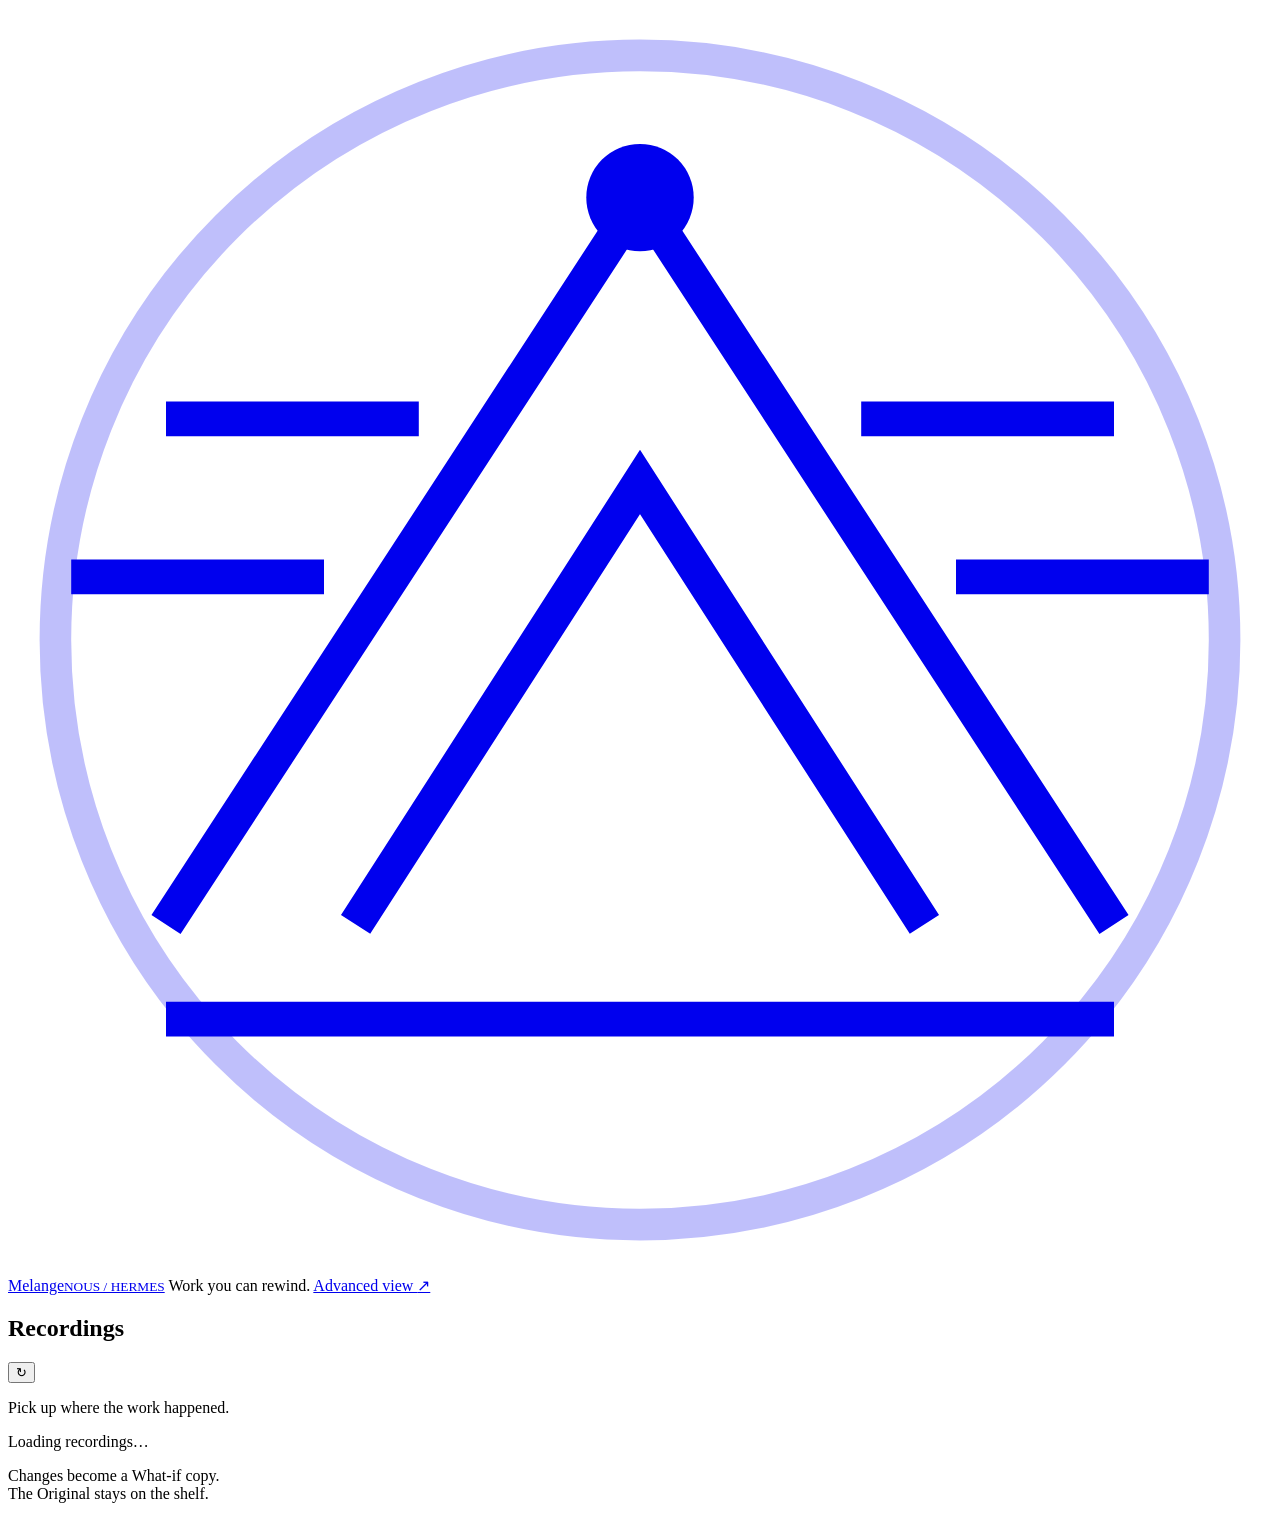
==== commit da517329: "Add dark player theme and a real retry-code What-if demo" ====
--- a/service/static/index.html
+++ b/service/static/index.html
@@ -5,11 +5,12 @@
   <meta name="viewport" content="width=device-width, initial-scale=1">
   <title>Melange · Recordings</title>
   <link rel="stylesheet" href="/static/player.css">
+  <link rel="stylesheet" href="/static/dune.css">
   <script src="/static/player.js" defer></script>
 </head>
 <body>
   <header class="topbar">
-    <a class="brand" href="/" aria-label="Melange home"><span class="brand-mark">m</span> Melange</a>
+    <a class="brand" href="/" aria-label="Melange home"><span class="brand-mark" aria-hidden="true"><svg viewBox="0 0 40 40" fill="none"><circle cx="20" cy="20" r="18.5" stroke="currentColor" stroke-opacity=".25"/><path d="M5 29 20 6l15 23M11 29l9-14 9 14M5 32h30M2 18h8m20 0h8M5 13h8m14 0h8" stroke="currentColor" stroke-width="1.1"/><circle cx="20" cy="6" r="1.7" fill="currentColor"/></svg></span><span class="brand-wordmark">Melange<small>NOUS / HERMES</small></span></a>
     <span class="tagline">Work you can rewind.</span>
     <a class="advanced" href="/static/advanced.html">Advanced view <span aria-hidden="true">↗</span></a>
   </header>
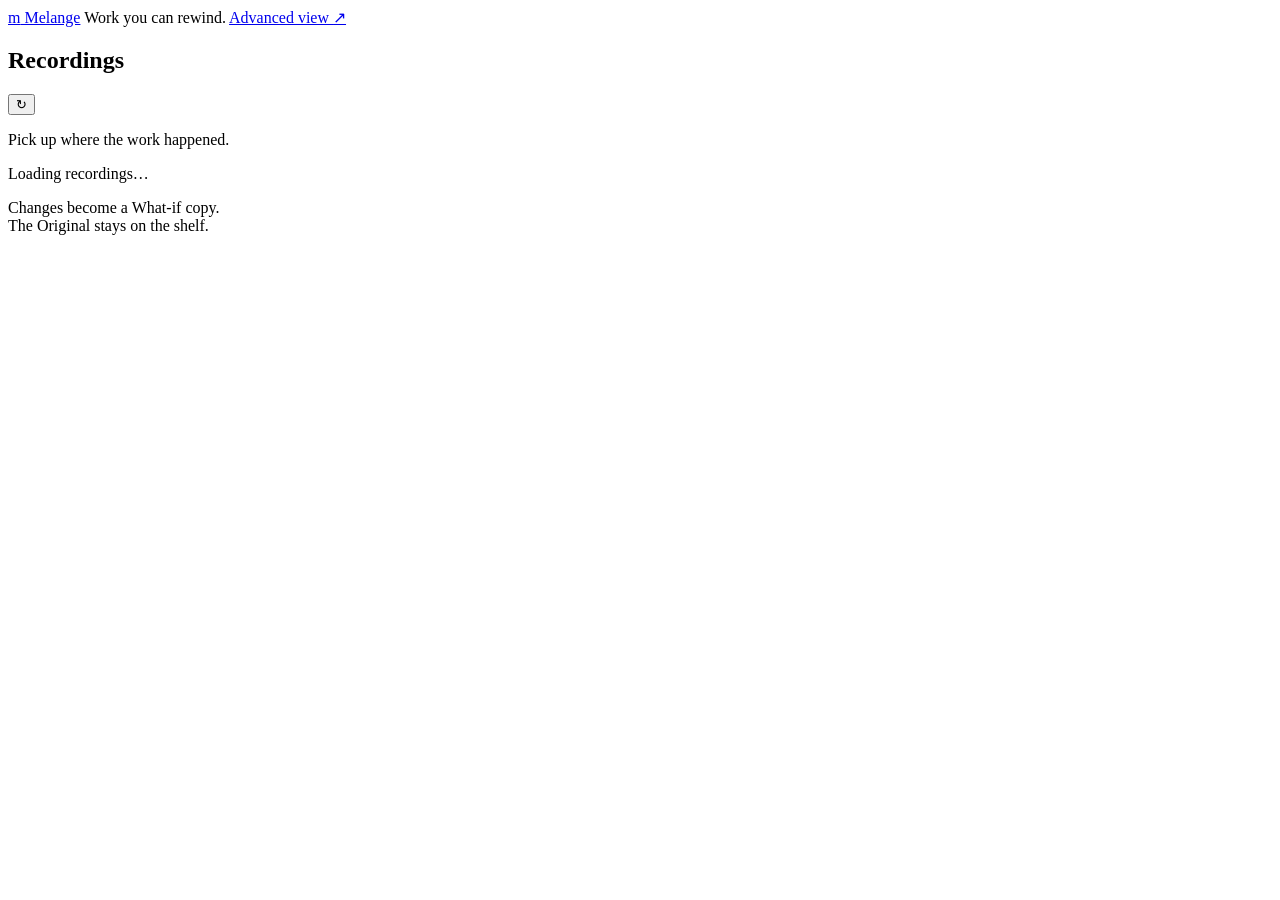
==== commit dc76b9cd: "Merge pull request #3 from lEWFkRAD/codex/simple-player Put a simple recording player and real corre" ====
--- a/service/static/index.html
+++ b/service/static/index.html
@@ -5,12 +5,11 @@
   <meta name="viewport" content="width=device-width, initial-scale=1">
   <title>Melange · Recordings</title>
   <link rel="stylesheet" href="/static/player.css">
-  <link rel="stylesheet" href="/static/dune.css">
   <script src="/static/player.js" defer></script>
 </head>
 <body>
   <header class="topbar">
-    <a class="brand" href="/" aria-label="Melange home"><span class="brand-mark" aria-hidden="true"><svg viewBox="0 0 40 40" fill="none"><circle cx="20" cy="20" r="18.5" stroke="currentColor" stroke-opacity=".25"/><path d="M5 29 20 6l15 23M11 29l9-14 9 14M5 32h30M2 18h8m20 0h8M5 13h8m14 0h8" stroke="currentColor" stroke-width="1.1"/><circle cx="20" cy="6" r="1.7" fill="currentColor"/></svg></span><span class="brand-wordmark">Melange<small>NOUS / HERMES</small></span></a>
+    <a class="brand" href="/" aria-label="Melange home"><span class="brand-mark">m</span> Melange</a>
     <span class="tagline">Work you can rewind.</span>
     <a class="advanced" href="/static/advanced.html">Advanced view <span aria-hidden="true">↗</span></a>
   </header>
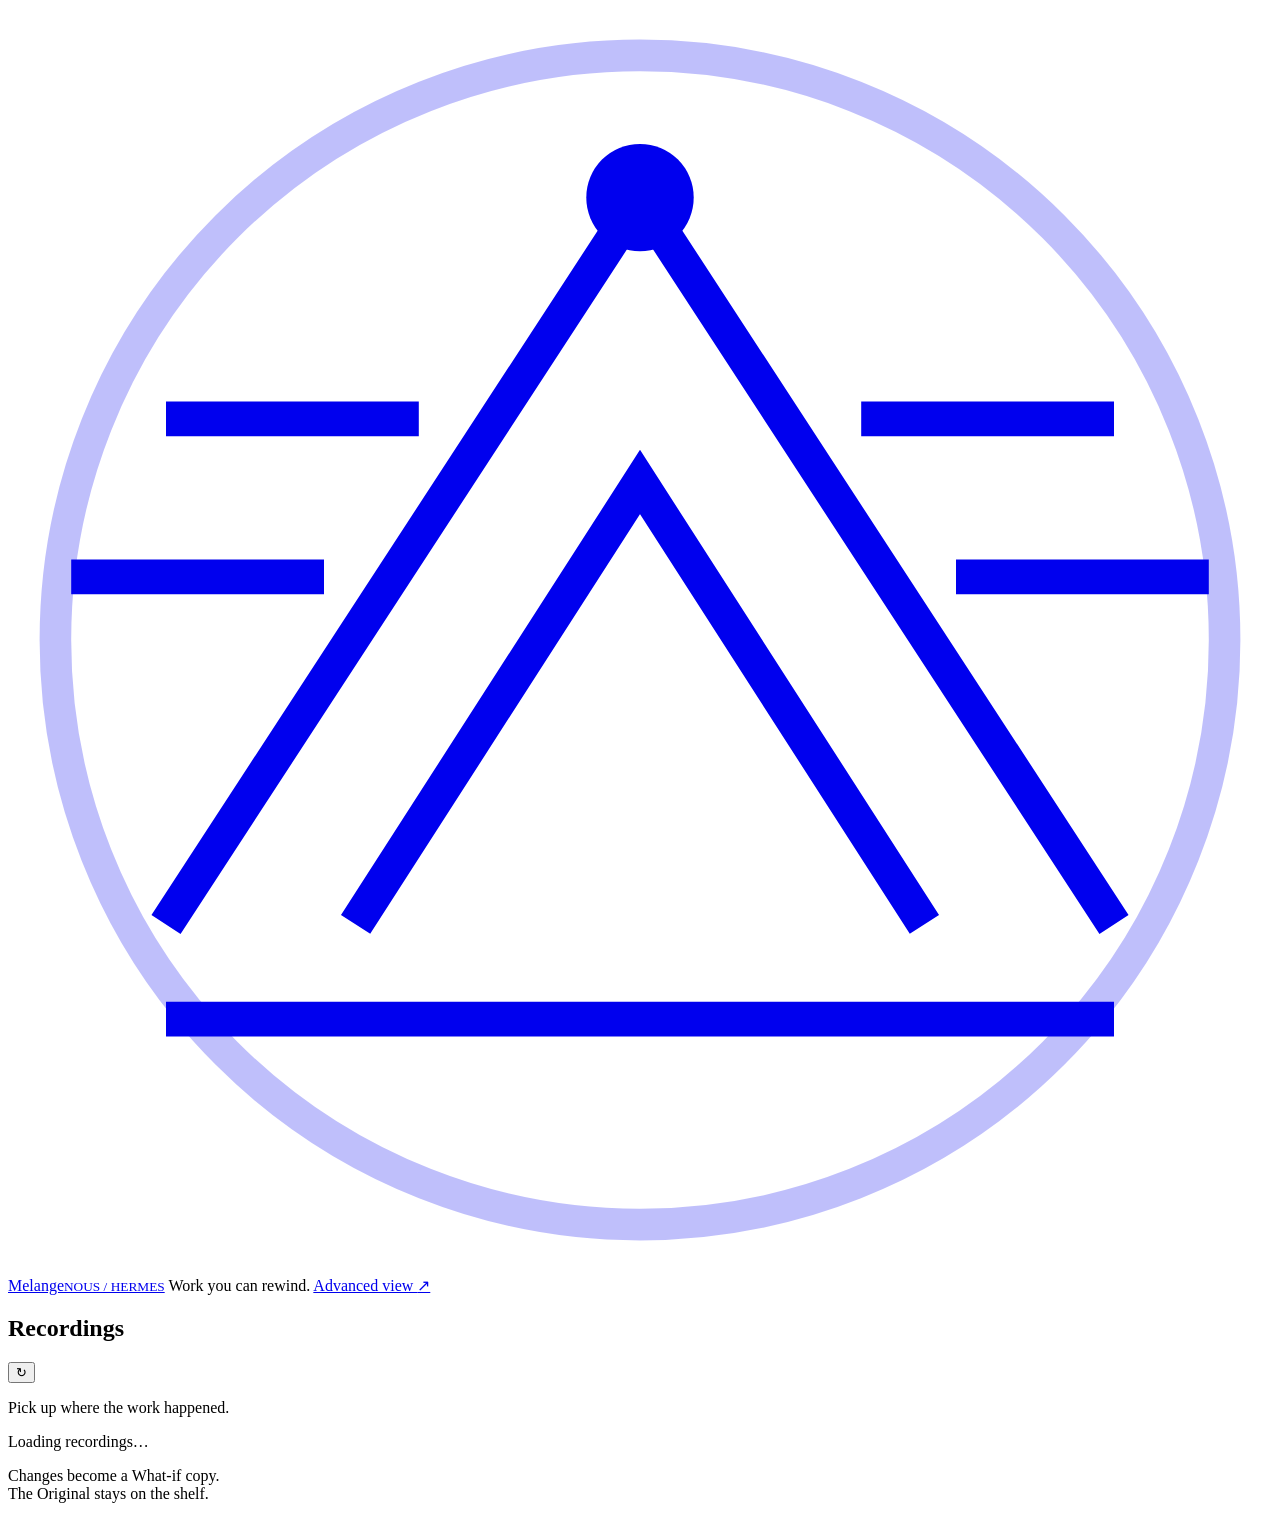
==== commit fcd44bcf: "Merge pull request #4 from lEWFkRAD/codex/dune-release Ship the dark recording UI, coding demo, and " ====
--- a/service/static/index.html
+++ b/service/static/index.html
@@ -5,11 +5,12 @@
   <meta name="viewport" content="width=device-width, initial-scale=1">
   <title>Melange · Recordings</title>
   <link rel="stylesheet" href="/static/player.css">
+  <link rel="stylesheet" href="/static/dune.css">
   <script src="/static/player.js" defer></script>
 </head>
 <body>
   <header class="topbar">
-    <a class="brand" href="/" aria-label="Melange home"><span class="brand-mark">m</span> Melange</a>
+    <a class="brand" href="/" aria-label="Melange home"><span class="brand-mark" aria-hidden="true"><svg viewBox="0 0 40 40" fill="none"><circle cx="20" cy="20" r="18.5" stroke="currentColor" stroke-opacity=".25"/><path d="M5 29 20 6l15 23M11 29l9-14 9 14M5 32h30M2 18h8m20 0h8M5 13h8m14 0h8" stroke="currentColor" stroke-width="1.1"/><circle cx="20" cy="6" r="1.7" fill="currentColor"/></svg></span><span class="brand-wordmark">Melange<small>NOUS / HERMES</small></span></a>
     <span class="tagline">Work you can rewind.</span>
     <a class="advanced" href="/static/advanced.html">Advanced view <span aria-hidden="true">↗</span></a>
   </header>
